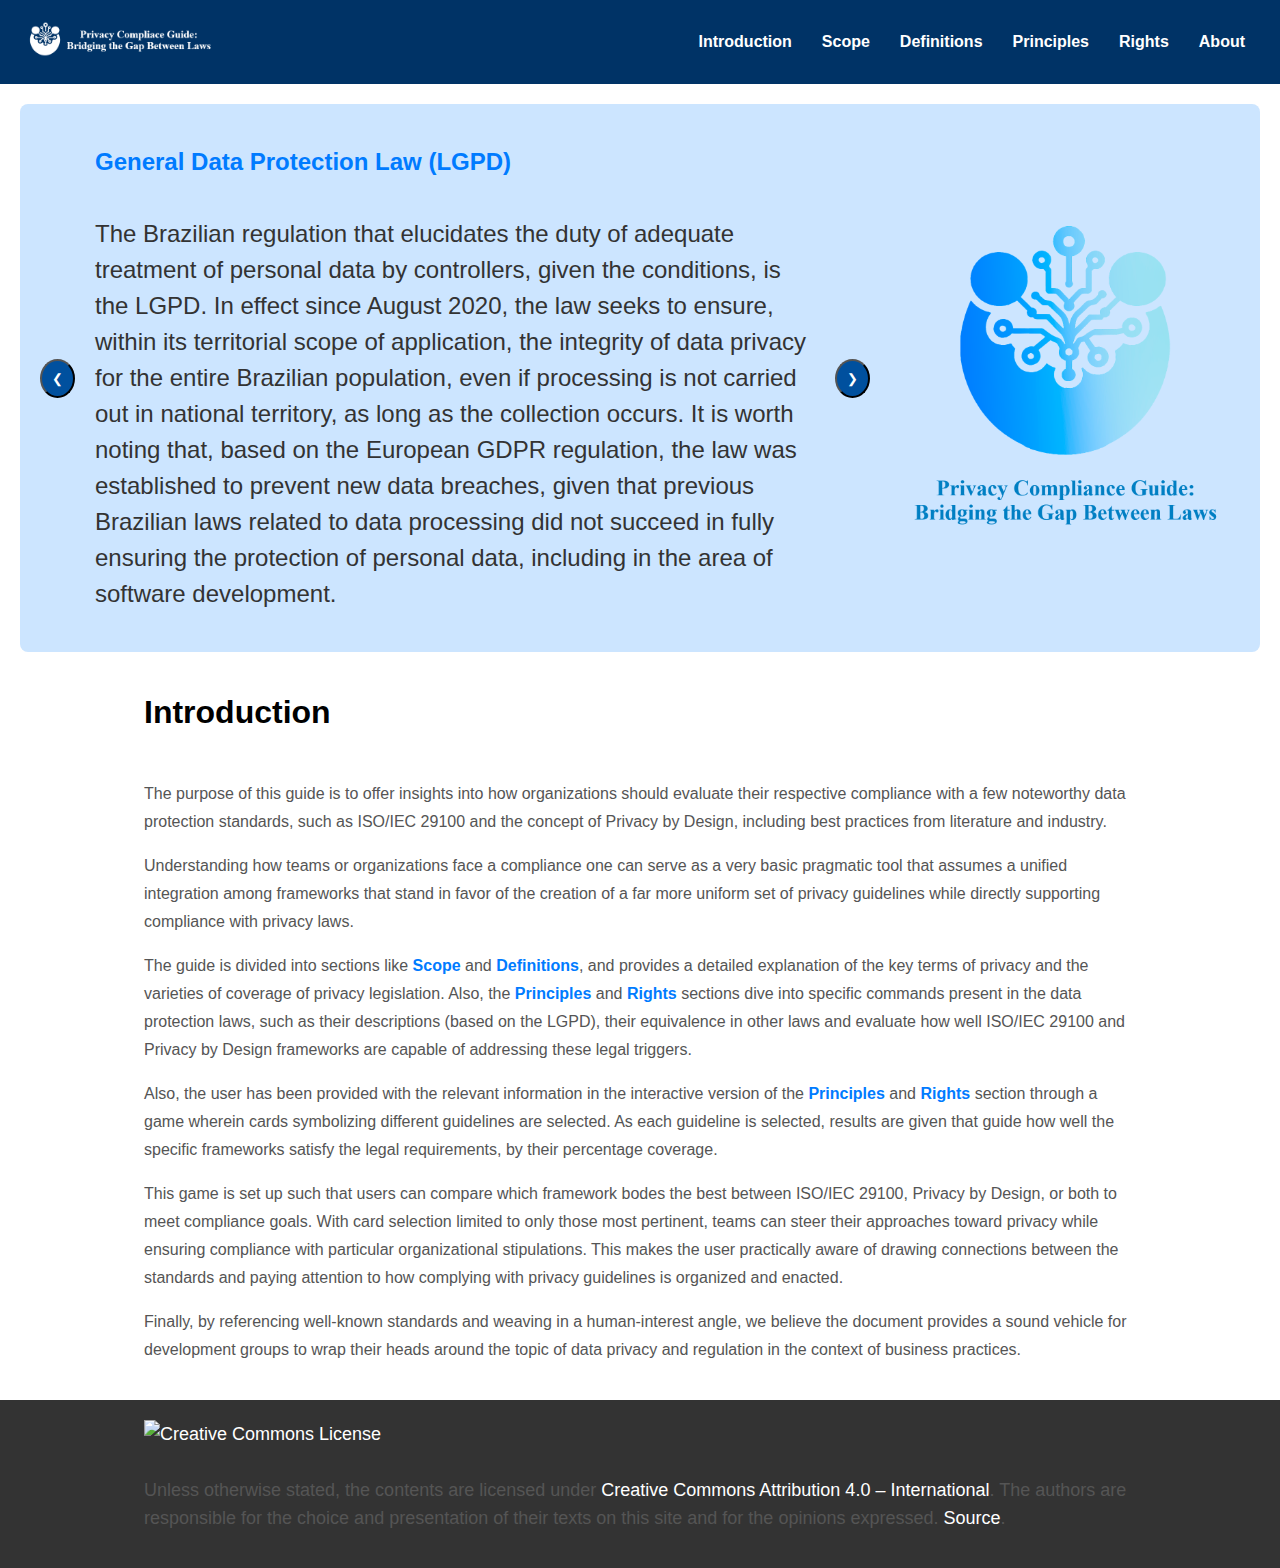
==== index.html @ 20cadcf9 "Update index.html" ====
<!DOCTYPE html>
<html lang="en">
<head>
    <meta charset="UTF-8">
    <meta name="viewport" content="width=device-width, initial-scale=1.0">
    <title>Privacy Compliance Guide</title>
    <link rel="stylesheet" href="styles.css">
	<link rel="shortcut icon" href="favicon.ico" />
</head>
<body>
    <header>
        <a href="index.html" class="nav-logo"> <img src="small_logo.png" alt="Logo" class="logo"> </a>
        <nav class="navbar">
			<a href="index.html">Introduction</a>
			<a href="scope.html">Scope</a>
			<a href="definitions.html">Definitions</a>
			<a href="principles.html">Principles</a>
			<a href="rights.html">Rights</a>
			<a href="about.html">About</a>
		</nav>
    </header>

    <main>
        <div class="carousel">
            <button id="prev" class="carousel-button">❮</button>
            <div class="carousel-text" id="carousel-text"></div>
            <button id="next" class="carousel-button">❯</button>
            <a href="about.html" class="nav-logo"> <img src="logo.png" alt="Logo Maior" class="large-logo"> </a>
        </div>

        <section class="introduction">
            <h2 class="intro-title" id="introduction">Introduction</h2>
            <p class="intro-paragraph">
            <p>The purpose of this guide is to offer insights into how organizations should evaluate their respective compliance with a few noteworthy data protection standards, such as ISO/IEC 29100 and the concept of Privacy by Design, including best practices from literature and industry.</p>
            <p>Understanding how teams or organizations face a compliance one can serve as a very basic pragmatic tool that assumes a unified integration among frameworks that stand in favor of the creation of a far more uniform set of privacy guidelines while directly supporting compliance with privacy laws.</p>
            <p>The guide is divided into sections like <strong>Scope</strong> and <strong>Definitions</strong>, and provides a detailed explanation of the key terms of privacy and the varieties of coverage of privacy legislation. Also, the <strong>Principles</strong> and <strong>Rights</strong> sections dive into specific commands present in the data protection laws, such as their descriptions (based on the LGPD), their equivalence in other laws and evaluate how well ISO/IEC 29100 and Privacy by Design frameworks are capable of addressing these legal triggers.</p>
            <p>Also, the user has been provided with the relevant information in the interactive version of the <strong>Principles</strong> and <strong>Rights</strong> section through a game wherein cards symbolizing different guidelines are selected. As each guideline is selected, results are given that guide how well the specific frameworks satisfy the legal requirements, by their percentage coverage.</p>
            <p>This game is set up such that users can compare which framework bodes the best between ISO/IEC 29100, Privacy by Design, or both to meet compliance goals. With card selection limited to only those most pertinent, teams can steer their approaches toward privacy while ensuring compliance with particular organizational stipulations. This makes the user practically aware of drawing connections between the standards and paying attention to how complying with privacy guidelines is organized and enacted.</p>
            <p>Finally, by referencing well-known standards and weaving in a human-interest angle, we believe the document provides a sound vehicle for development groups to wrap their heads around the topic of data privacy and regulation in the context of business practices.</p>
        </section>
    </main>

    <footer class="footer">
        <p>
            <a href="http://creativecommons.org/licenses/by/4.0/" rel="license">
                <img style="border-width: 0;" src="https://i.creativecommons.org/l/by/4.0/80x15.png" alt="Creative Commons License" /><br />
            </a><br />
            Unless otherwise stated, the contents are licensed under
            <a href="http://creativecommons.org/licenses/by/4.0/" rel="license">Creative Commons Attribution 4.0 &#8211; International</a>. 
            The authors are responsible for the choice and presentation of their texts on this site and for the opinions expressed. 
            <a class="link" href="https://github.com/xDalle/5L2FGuide">Source</a>.
        </p>
    </footer>

    <script>
        const texts = [
            "<strong>General Data Protection Law (LGPD)</strong><br><br>The Brazilian regulation that elucidates the duty of adequate treatment of personal data by controllers, given the conditions, is the LGPD. In effect since August 2020, the law seeks to ensure, within its territorial scope of application, the integrity of data privacy for the entire Brazilian population, even if processing is not carried out in national territory, as long as the collection occurs. It is worth noting that, based on the European GDPR regulation, the law was established to prevent new data breaches, given that previous Brazilian laws related to data processing did not succeed in fully ensuring the protection of personal data, including in the area of software development.",
            "<strong>General Data Protection Regulation (GDPR)</strong><br><br>The GDPR arises from the need to prevent the increasing violation of personal data in the digital age, given the abrupt change in the context of privacy. Moreover, in force since May 2018, the regulation establishes a series of rules aimed at protecting the data of citizens residing in the European Union (EU) to prevent such data breaches. Furthermore, the GDPR is not limited to data processing within the EU territory but applies to any activity related to personal data as long as it belongs to residents, regardless of the country of origin where it is processed, with the application of administrative sanctions in case of violations.",
            "<strong>American Data Privacy and Protection Act (ADPPA)</strong><br><br>Regarding the United States of America (USA), the embryonic ADPPA was introduced in July 2022 as the first comprehensive data privacy bill in the country. Before the ADPPA, each state had the autonomy to designate privacy frameworks to be followed and state legislations, such as the California data privacy law, that is, the renowned CCPA. A significant difference compared to Brazilian and European laws is that American laws place a greater emphasis on corporate freedom, meaning there is a stronger focus on business interests than on individual rights.",
            "<strong>Australian Privacy Act</strong><br><br>Older than many, the Australian Privacy Act-1988-now imposes numerous amendments since its inception, making the interpretation and implementation somewhat complicated in a contemporary technical setting. The law was written at a time when hardly any ceasefire was attended to developing privacy concerns against digitalization, thus, requiring its constant modernizing all the way to this day by updates and amendments. The amendments are no less than one hundred and during the decades have found their ways into varied legislative updates, making the holistic investigation so an arduous task requiring diligent inquiry. ",
            "<strong>California Consumer Privacy Act (CCPA)</strong><br><br>As previously mentioned, the CCPA is a data protection law that predates the ADPPA, covering only the state of California. While it also has a similar focus on corporate freedom—as does its successor—it still has a more limited scope, applying only to specific organizations in California. It is important to be familiar with it, as, like the ADPPA, it does not have an explicit section on principles and can help in better understanding the scope and implicit principles.",
            "<strong>Privacy by Design (PbD)</strong><br><br>Proposed by Ann Cavoukian in 2009, stands out as all the principles of existing legislations—discussed globally—are correlated with the principles of PbD itself. Thus, it is based on seven fundamental principles, which are used globally and facilitate the application of privacy and data protection, especially during software design. In this way, these PbD schemes are often used in conjunction with local legislations, and moreover, some laws explicitly include PbD in their articles, such as the GDPR. This means that, in certain legislations, PbD is legally required to achieve compliance and, consequently, the privacy of personal data.",
            "<strong>ISO/IEC 29100</strong><br><br>In 2011, the ISO/IEC Information Technology Task Force established privacy principles that, like PbD, are directly related to the principles and legal bases of the privacy legislations. This means that, in addition to reinforcing the parameters of the law, the framework can complement guidelines that are abundant in one piece of legislation but scarce in another. Thus, ISO/IEC 29100—updated in 2020 for Brazilian standards—addresses principles based on the definition of Personally Identifiable Information (PII) or merely Personal Data (DP), which refers to personal information capable of identifying an individual. Therefore, the scope covered by the framework is as comprehensive as the legislations, applying to natural persons or any organizations involved in the processing of personal data, ranging from specification to development and subsequent maintenance."
        ];

        let currentIndex = 0;

        function updateCarousel() {
            const carouselTextElement = document.getElementById('carousel-text');
            carouselTextElement.innerHTML = texts[currentIndex];
        }

        function nextText() {
            currentIndex = (currentIndex + 1) % texts.length;
            updateCarousel();
        }

        function prevText() {
            currentIndex = (currentIndex - 1 + texts.length) % texts.length;
            updateCarousel();
        }

        document.getElementById('next').addEventListener('click', nextText);
        document.getElementById('prev').addEventListener('click', prevText);

        //setInterval(nextText, 3000); 
        updateCarousel();
    </script>
</body>
</html>
---- styles.css ----
body {
    font-family: Arial, sans-serif; /* Example font family */
    font-size: 16px; /* Set the base font size */
    line-height: 1.5; /* Line height for better readability */
    color: #333; /* Text color */
	margin: 0; /* Remove default body margin */
}

main p {
    font-size: inherit; /* Inherit the base font size */
    width: 80%; 
}

h2 {
    color: #333;
    text-align: center;
    margin-bottom: 20px;
}

p {
    line-height: 1.6;
    margin-bottom: 15px;
    color: #555;
}

ol {
    margin: 15px 0;
}

ol li {
    margin-bottom: 10px;
}

ul {
    list-style-type: disc; /* Changes bullet style to a disc */
    padding-left: 20px; /* Indentation for bullet points */
}

strong {
    color: #007BFF; /* Bootstrap Primary Color */
}

header {
    display: flex;
    justify-content: space-between;
    align-items: center;
    background-color: #003366; /* Azul escuro */
    padding: 10px 20px;
    color: white;
}

.logo {
    height: 50px;
}

nav ul {
    list-style-type: none;
    margin: 0;
    padding: 0;
    display: flex;
}

nav ul li {
    margin: 0 15px;
}

nav ul li a {
    color: white;
    text-decoration: none;
}

.navbar {
    display: flex;
    justify-content: space-around;
    background-color: #003366; /* Background color for the navbar */
    padding: 10px 0;
	font-weight: bold;
}

.navbar a {
    color: white; /* Text color */
    text-decoration: none; /* Remove underline */
    padding: 10px 15px; /* Padding for spacing */
    transition: all 0.3s ease; /* Smooth transition */
}

.navbar a:hover {
    font-weight: bold; /* Make text bold on hover */
    background-color: #00509e; /* Background color on hover */
    border-radius: 5px; /* Optional: rounded corners */
}

.nav__logo {
    text-align: center;
}

.carousel {
    display: flex;
    align-items: center;
    justify-content: flex-start; /* Distribui os elementos para as extremidades */
    margin: 20px; 
	background-color: #cce5ff; /* Cor de fundo do carrossel (tom claro de azul) */
    padding: 20px; /* Espaçamento interno para deixar mais bonito */
    border-radius: 8px; /* Bordas arredondadas, opcional */
}

.carousel-text {
    width: 80%;
    font-size: 24px;
    padding: 20px;
    text-align: left; /* Alinha o texto à esquerda */
    margin: 0 auto; /* Centers the carousel text within its container */
}

.carousel-button {
    background-color: #00509e;
    color: white;
    padding: 10px;
    border-radius: 50%;
    transition: background-color 0.3s ease;
}

.carousel-button:hover {
    background-color: #007bff;
}

.large-logo {
    height: 350px; /* Aumenta a altura da logo maior */
    margin-left: 20px;
}

.introduction {
    padding: 20px;
}

.scope {
    padding: 20px;
}

.intro-title {
    font-style: normal;
    font-weight: bold;
    font-size: 32px;
    line-height: 40px;
    color: #000000;
    padding-bottom: 32px;
    text-align: start; /* Centers the text */
    width: 80%;
    margin: 0 auto; /* Centers the element horizontally */
}
  
.intro-paragraph, p, li {
    font-size: 18px;
    line-height: 28px;
    padding-bottom: 16px;
    text-align: start; /* Centers the text */
    width: 80%;
    margin: 0 auto; /* Centers the element horizontally */
}

.scope-text {
    width: 80%;
    font-size: 24px;
    padding: 20px;
    text-align: center; /* Alinha o texto à esquerda */
    margin: 0 auto; /* Centers the carousel text within its container */
}

.scope-title {
    font-size: 1.5em; /* Scope titles size */
    margin-top: 20px; /* Space above the title */
    margin-bottom: 10px; /* Space below the title */
    color: #333; /* Title color */
}

.item-title {
    font-size: 1.0em; /* Scope titles size */
    margin-top: 20px; /* Space above the title */
    margin-bottom: 10px; /* Space below the title */
}

.item-title2 {
    list-style-type: "-"; /* Changes bullet style to a disc */
    padding-left: 20px; /* Indentation for bullet points */
}

#cards-container {
    display: flex; /* Usar flexbox para dispor os cartões lado a lado */
    flex-wrap: wrap; /* Permitir que os cartões quebrem para a próxima linha */
    justify-content: center; /* Centraliza os cartões */
    margin: 20px; /* Espaçamento externo do contêiner */
    gap: 20px;
    grid-template-columns: repeat(auto-fill, minmax(300px, 1fr)); /* Responsive columns */
}

#results {
    display: flex;
    flex-direction: column; /* Stack items vertically */
    align-items: center; /* Center items horizontally */
    margin-top: 20px; /* Adds space between cards and results */
}

.card {
    border: 1px solid #ccc; /* Existing border */
    border-radius: 8px; /* Slightly increase radius for rounded corners */
    padding: 20px; 
    margin: 10px; 
    cursor: pointer; 
    transition: background-color 0.3s, transform 0.3s; /* Added transform transition */
    display: flex; 
    flex-direction: column; 
    justify-content: center; 
    align-items: center; 
    color: #333; /* Dark text color */
    font-weight: bold; /* Bold text for emphasis */
    text-align: center; /* Center the text */
    width: calc(20% - 20px);
    box-shadow: 0 4px 10px rgba(0, 0, 0, 0.1); /* Shadow effect */  
    padding: 30px; /* Increased padding for more space */
    background: linear-gradient(135deg, #f0f8ff, #e6f7ff); /* Light blue gradient */
}

.select-info {
    font-size: 24px; 
    color: #ffffff; 
    text-align: center; 
    margin-top: 20px; 
    font-family: 'Arial', sans-serif; 
    background-color: #4A90E2; 
    padding: 20px;
    margin-bottom: 40px;
    border-radius: 10px;
    box-shadow: 0 4px 8px rgba(0, 0, 0, 0.1);
    background: linear-gradient(135deg, #f0f8ff, #e6f7ff); /* Light blue gradient */
}

@media (max-width: 600px) {
    .card {
        width: 100%; /* Full width on smaller screens */
        height: auto; /* Automatic height */
    }
}

.card:hover {
    transform: translateY(-5px); /* Slightly lift the card on hover */
    transform: scale(1.05); /* Slightly enlarge on hover */
}

.card.selected {
    background: #007bff; /* Cor de fundo ao selecionar */
    color: white; /* Cor do texto ao selecionar */
    box-shadow: 0 6px 15px rgba(0, 123, 255, 0.4); /* Shadow effect on selection */
}

.card-title {
    color: #007bff; /* A bright blue tone for "Principle 1" */
    font-size: 30px; /* Adjust font size as needed */
    font-weight: bold; /* Bold for emphasis */
}

.card-subtitle {
    color: #0056b3; /* A darker blue tone for the subtitle */
    font-size: 18px; /* Slightly smaller than title */
}

.card-text {
    color: #003f7f; /* A consistent blue tone for other text */
    font-size: 16px; /* Regular text size */
    margin: 5px 0; /* Space between lines */
}

.card.selected .card-title,
.card.selected .card-subtitle,
.card.selected .card-text {
    color: white; /* Change text color to white when selected */
}

.large-logo {
    transition: transform 0.5s ease;
}

.large-logo:hover {
    transform: scale(1.05);
}

.centered-container {
    display: flex;
    flex-direction: column; /* Stack items vertically */
    align-items: center; /* Center items horizontally */
    margin-bottom: 20px; /* Add some space below */
}

.assert-button {
    background-color: #28a745; /* Green background */
    color: white; /* Text color */
    border: none; /* Remove border */
    padding: 10px 20px; /* Padding */
    border-radius: 5px; /* Rounded corners */
    cursor: pointer; /* Pointer cursor */
    font-size: 16px; /* Font size */
}

.play-again-button {
    background-color: #ffae00; /* Blue background */
    color: white; /* Text color */
    border: none; /* Remove border */
    padding: 10px 20px; /* Padding */
    border-radius: 5px; /* Rounded corners */
    cursor: pointer; /* Pointer cursor */
    font-size: 16px; /* Font size */
    display: none; /* Initially hidden */
    margin-top: 40px;
}

.footer {
    background-color: #333; /* Dark background for contrast */
    color: white;           /* White text for all content */
    padding: 20px;         /* Padding around the content */
    text-align: center;     /* Center align the text */
}

.footer a {
    color: white;           /* Make links white */
    text-decoration: none;  /* Remove underline from links */
}

.footer a:hover {
    text-decoration: underline; /* Underline links on hover for visibility */
}
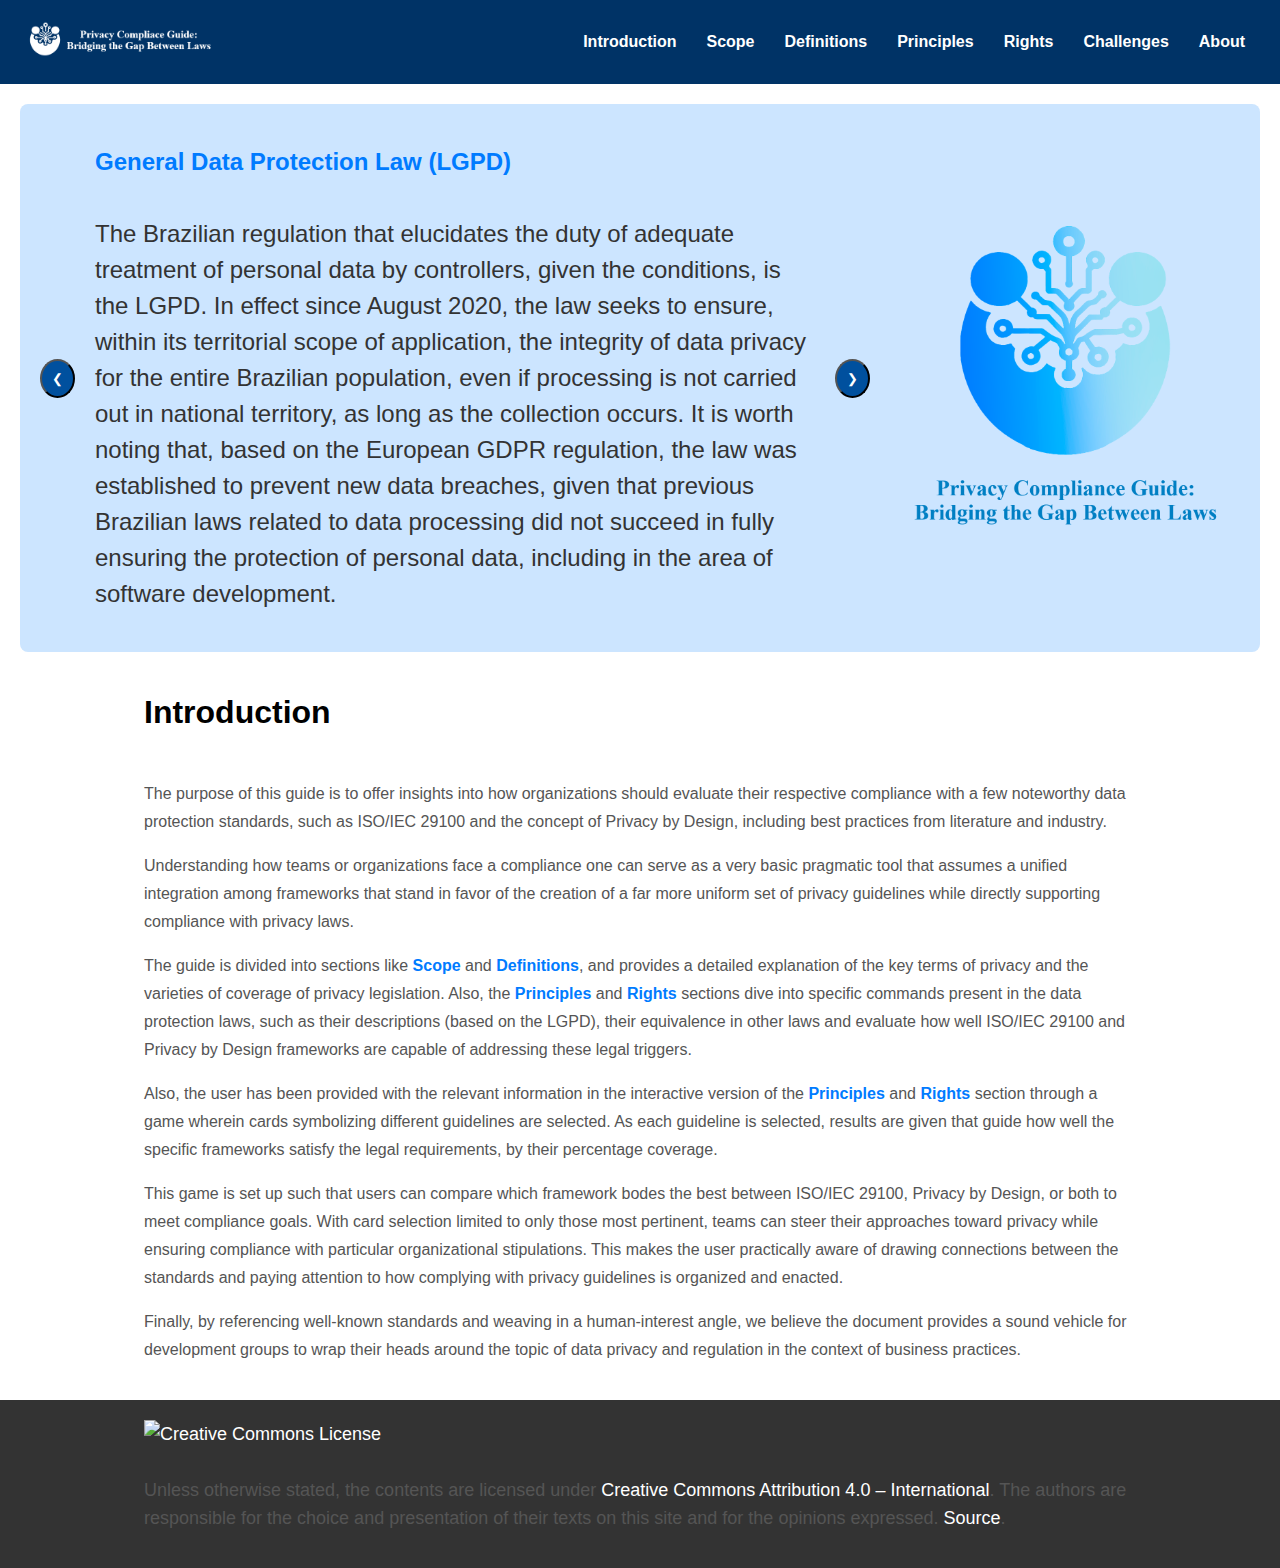
==== commit 5030f9bc: "Add files via upload" ====
--- a/index.html
+++ b/index.html
@@ -16,6 +16,7 @@
 			<a href="definitions.html">Definitions</a>
 			<a href="principles.html">Principles</a>
 			<a href="rights.html">Rights</a>
+            <a href="challenges.html">Challenges</a>
 			<a href="about.html">About</a>
 		</nav>
     </header>
@@ -87,4 +88,4 @@
         updateCarousel();
     </script>
 </body>
-</html>
+</html>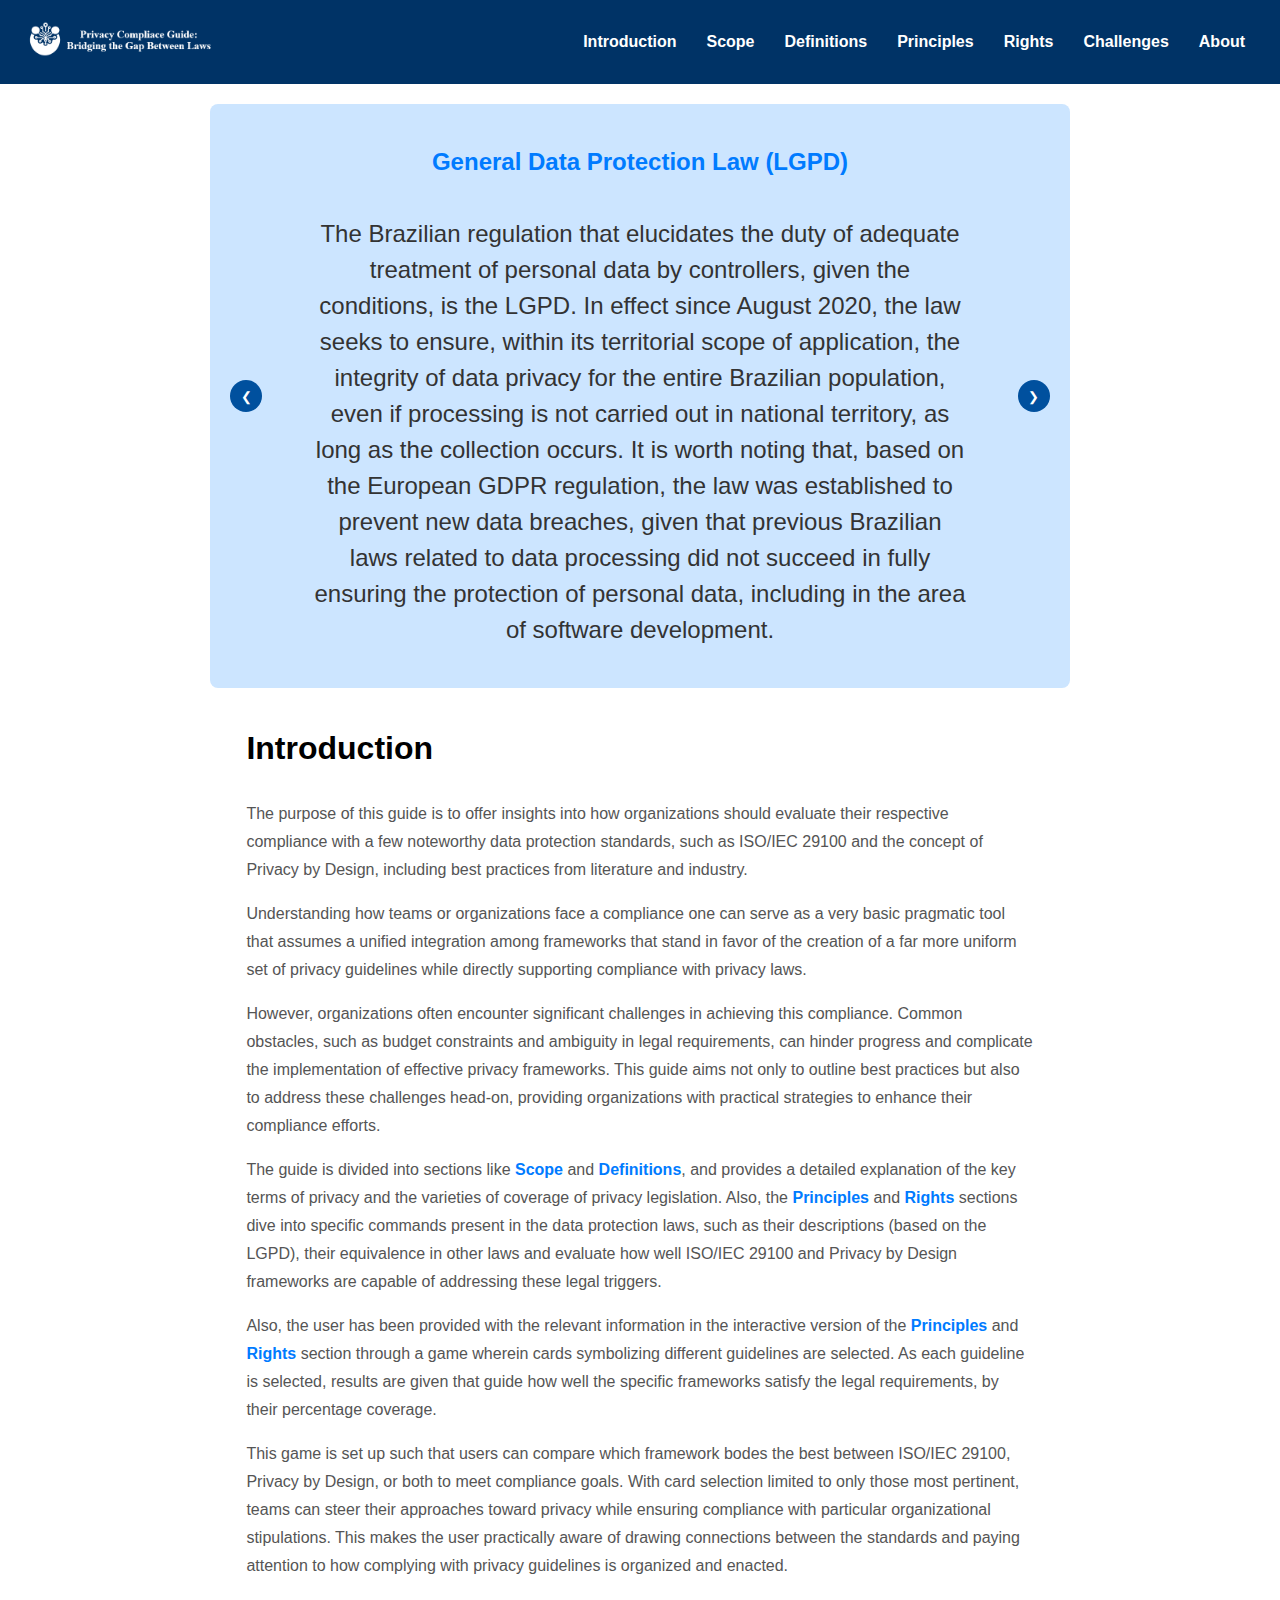
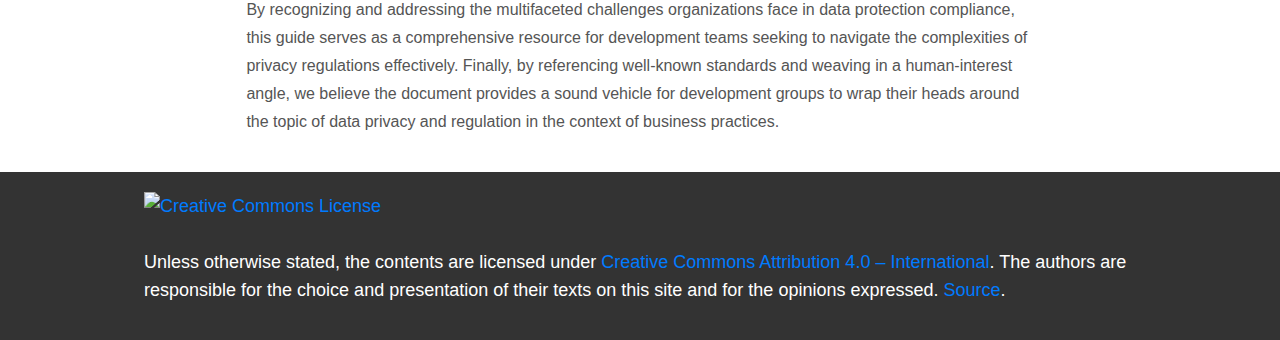
==== commit 5248ffe1: "Add files via upload" ====
--- a/index.html
+++ b/index.html
@@ -23,10 +23,12 @@
 
     <main>
         <div class="carousel">
-            <button id="prev" class="carousel-button">❮</button>
-            <div class="carousel-text" id="carousel-text"></div>
-            <button id="next" class="carousel-button">❯</button>
-            <a href="about.html" class="nav-logo"> <img src="logo.png" alt="Logo Maior" class="large-logo"> </a>
+            <div class="carousel-content">
+                <button id="prev" class="carousel-button">❮</button>
+                <div class="carousel-text" id="carousel-text"></div>
+                <button id="next" class="carousel-button">❯</button>
+                <!-- <a href="about.html" class="nav-logo"> <img src="logo.png" alt="Logo Maior" class="large-logo"> </a> -->
+             </div>
         </div>
 
         <section class="introduction">
@@ -34,10 +36,11 @@
             <p class="intro-paragraph">
             <p>The purpose of this guide is to offer insights into how organizations should evaluate their respective compliance with a few noteworthy data protection standards, such as ISO/IEC 29100 and the concept of Privacy by Design, including best practices from literature and industry.</p>
             <p>Understanding how teams or organizations face a compliance one can serve as a very basic pragmatic tool that assumes a unified integration among frameworks that stand in favor of the creation of a far more uniform set of privacy guidelines while directly supporting compliance with privacy laws.</p>
+            <p>However, organizations often encounter significant challenges in achieving this compliance. Common obstacles, such as budget constraints and ambiguity in legal requirements, can hinder progress and complicate the implementation of effective privacy frameworks. This guide aims not only to outline best practices but also to address these challenges head-on, providing organizations with practical strategies to enhance their compliance efforts.</p>
             <p>The guide is divided into sections like <strong>Scope</strong> and <strong>Definitions</strong>, and provides a detailed explanation of the key terms of privacy and the varieties of coverage of privacy legislation. Also, the <strong>Principles</strong> and <strong>Rights</strong> sections dive into specific commands present in the data protection laws, such as their descriptions (based on the LGPD), their equivalence in other laws and evaluate how well ISO/IEC 29100 and Privacy by Design frameworks are capable of addressing these legal triggers.</p>
             <p>Also, the user has been provided with the relevant information in the interactive version of the <strong>Principles</strong> and <strong>Rights</strong> section through a game wherein cards symbolizing different guidelines are selected. As each guideline is selected, results are given that guide how well the specific frameworks satisfy the legal requirements, by their percentage coverage.</p>
             <p>This game is set up such that users can compare which framework bodes the best between ISO/IEC 29100, Privacy by Design, or both to meet compliance goals. With card selection limited to only those most pertinent, teams can steer their approaches toward privacy while ensuring compliance with particular organizational stipulations. This makes the user practically aware of drawing connections between the standards and paying attention to how complying with privacy guidelines is organized and enacted.</p>
-            <p>Finally, by referencing well-known standards and weaving in a human-interest angle, we believe the document provides a sound vehicle for development groups to wrap their heads around the topic of data privacy and regulation in the context of business practices.</p>
+            <p>By recognizing and addressing the multifaceted challenges organizations face in data protection compliance, this guide serves as a comprehensive resource for development teams seeking to navigate the complexities of privacy regulations effectively. Finally, by referencing well-known standards and weaving in a human-interest angle, we believe the document provides a sound vehicle for development groups to wrap their heads around the topic of data privacy and regulation in the context of business practices.</p>
         </section>
     </main>
 
--- a/styles.css
+++ b/styles.css
@@ -1,25 +1,29 @@
 body {
-    font-family: Arial, sans-serif; /* Example font family */
-    font-size: 16px; /* Set the base font size */
-    line-height: 1.5; /* Line height for better readability */
-    color: #333; /* Text color */
-	margin: 0; /* Remove default body margin */
+    margin: 0 auto;
+    font-family: Arial, sans-serif;
+    font-size: 16px;
+    line-height: 1.5;
+    color: #333;
+}
+
+main {
+    width: 80%;
+    margin: 0 auto;
 }
 
 main p {
-    font-size: inherit; /* Inherit the base font size */
-    width: 80%; 
+    font-size: inherit;
 }
 
 h2 {
-    color: #333;
-    text-align: center;
     margin-bottom: 20px;
+    color: #333;
+    text-align: center;
 }
 
 p {
+    margin-bottom: 15px;
     line-height: 1.6;
-    margin-bottom: 15px;
     color: #555;
 }
 
@@ -32,20 +36,20 @@
 }
 
 ul {
-    list-style-type: disc; /* Changes bullet style to a disc */
-    padding-left: 20px; /* Indentation for bullet points */
+    padding-left: 20px;
+    list-style-type: disc;
 }
 
 strong {
-    color: #007BFF; /* Bootstrap Primary Color */
+    color: #007BFF;
 }
 
 header {
     display: flex;
-    justify-content: space-between;
-    align-items: center;
-    background-color: #003366; /* Azul escuro */
     padding: 10px 20px;
+    justify-content: space-between;
+    align-items: center;
+    background-color: #003366;
     color: white;
 }
 
@@ -54,10 +58,10 @@
 }
 
 nav ul {
+    display: flex;
+    padding: 0;
+    margin: 0 auto;
     list-style-type: none;
-    margin: 0;
-    padding: 0;
-    display: flex;
 }
 
 nav ul li {
@@ -71,23 +75,23 @@
 
 .navbar {
     display: flex;
-    justify-content: space-around;
-    background-color: #003366; /* Background color for the navbar */
     padding: 10px 0;
+    justify-content: space-between;
+    background-color: #003366;
 	font-weight: bold;
 }
 
 .navbar a {
-    color: white; /* Text color */
-    text-decoration: none; /* Remove underline */
-    padding: 10px 15px; /* Padding for spacing */
-    transition: all 0.3s ease; /* Smooth transition */
+    padding: 10px 15px;
+    color: white;
+    text-decoration: none;
+    transition: all 0.3s ease;
 }
 
 .navbar a:hover {
-    font-weight: bold; /* Make text bold on hover */
-    background-color: #00509e; /* Background color on hover */
-    border-radius: 5px; /* Optional: rounded corners */
+    border-radius: 5px;
+    font-weight: bold;
+    background-color: #00509e;
 }
 
 .nav__logo {
@@ -96,28 +100,39 @@
 
 .carousel {
     display: flex;
-    align-items: center;
-    justify-content: flex-start; /* Distribui os elementos para as extremidades */
-    margin: 20px; 
-	background-color: #cce5ff; /* Cor de fundo do carrossel (tom claro de azul) */
-    padding: 20px; /* Espaçamento interno para deixar mais bonito */
-    border-radius: 8px; /* Bordas arredondadas, opcional */
+    width: 80%;
+    margin: 20px auto; 
+    padding: 20px;
+    border-radius: 8px;
+    min-height: 440px;
+    align-items: center;
+    background-color: #cce5ff;
+}
+
+.carousel-content {
+    display: flex;
+    align-items: center;
+    margin: 0 auto;
+    justify-content: space-between;
 }
 
 .carousel-text {
     width: 80%;
     font-size: 24px;
     padding: 20px;
-    text-align: left; /* Alinha o texto à esquerda */
-    margin: 0 auto; /* Centers the carousel text within its container */
+    text-align: center;
+    margin: 0 auto;
 }
 
 .carousel-button {
     background-color: #00509e;
     color: white;
-    padding: 10px;
     border-radius: 50%;
+    border: none;
     transition: background-color 0.3s ease;
+    width: 32px;
+    height: 32px;
+    cursor: pointer;
 }
 
 .carousel-button:hover {
@@ -125,7 +140,7 @@
 }
 
 .large-logo {
-    height: 350px; /* Aumenta a altura da logo maior */
+    height: 350px;
     margin-left: 20px;
 }
 
@@ -143,136 +158,131 @@
     font-size: 32px;
     line-height: 40px;
     color: #000000;
-    padding-bottom: 32px;
-    text-align: start; /* Centers the text */
-    width: 80%;
-    margin: 0 auto; /* Centers the element horizontally */
+    padding-bottom: 16px;
+    text-align: start;
+    width: 80%;
+    margin: 0 auto;
 }
   
 .intro-paragraph, p, li {
     font-size: 18px;
     line-height: 28px;
     padding-bottom: 16px;
-    text-align: start; /* Centers the text */
-    width: 80%;
-    margin: 0 auto; /* Centers the element horizontally */
+    text-align: start;
+    width: 80%;
+    margin: 0 auto;
 }
 
 .scope-text {
     width: 80%;
     font-size: 24px;
     padding: 20px;
-    text-align: center; /* Alinha o texto à esquerda */
-    margin: 0 auto; /* Centers the carousel text within its container */
+    text-align: center;
+    margin: 0 auto;
 }
 
 .scope-title {
-    font-size: 1.5em; /* Scope titles size */
-    margin-top: 20px; /* Space above the title */
-    margin-bottom: 10px; /* Space below the title */
-    color: #333; /* Title color */
+    font-size: 1.5em;
+    margin-top: 20px;
+    margin-bottom: 10px;
+    color: #333;
 }
 
 .item-title {
-    font-size: 1.0em; /* Scope titles size */
-    margin-top: 20px; /* Space above the title */
-    margin-bottom: 10px; /* Space below the title */
+    font-size: 1.0em;
+    margin-top: 40px;
+    margin-bottom: 10px;
 }
 
 .item-title2 {
-    list-style-type: "-"; /* Changes bullet style to a disc */
-    padding-left: 20px; /* Indentation for bullet points */
+    list-style-type: "-";
+    padding-left: 20px;
 }
 
 #cards-container {
-    display: flex; /* Usar flexbox para dispor os cartões lado a lado */
-    flex-wrap: wrap; /* Permitir que os cartões quebrem para a próxima linha */
-    justify-content: center; /* Centraliza os cartões */
-    margin: 20px; /* Espaçamento externo do contêiner */
-    gap: 20px;
-    grid-template-columns: repeat(auto-fill, minmax(300px, 1fr)); /* Responsive columns */
+    display: grid;
+    grid-template-columns: repeat(auto-fit, minmax(450px, 1fr));
+    gap: 10px;
+    /* display: flex;
+    flex-wrap: wrap;
+    justify-content: space-between;
+    gap: 20px; */
 }
 
 #results {
     display: flex;
-    flex-direction: column; /* Stack items vertically */
-    align-items: center; /* Center items horizontally */
-    margin-top: 20px; /* Adds space between cards and results */
+    flex-direction: column;
+    align-items: center;
+    margin-top: 20px;
 }
 
 .card {
-    border: 1px solid #ccc; /* Existing border */
-    border-radius: 8px; /* Slightly increase radius for rounded corners */
+    border: 1px solid #ccc;
+    border-radius: 8px;
     padding: 20px; 
     margin: 10px; 
     cursor: pointer; 
-    transition: background-color 0.3s, transform 0.3s; /* Added transform transition */
+    transition: background-color 0.3s, transform 0.3s;
     display: flex; 
     flex-direction: column; 
     justify-content: center; 
     align-items: center; 
-    color: #333; /* Dark text color */
-    font-weight: bold; /* Bold text for emphasis */
-    text-align: center; /* Center the text */
-    width: calc(20% - 20px);
-    box-shadow: 0 4px 10px rgba(0, 0, 0, 0.1); /* Shadow effect */  
-    padding: 30px; /* Increased padding for more space */
-    background: linear-gradient(135deg, #f0f8ff, #e6f7ff); /* Light blue gradient */
+    color: #333;
+    font-weight: bold;
+    text-align: center;
+    /* width: calc(18% - 20px); */
+    box-shadow: 0 4px 10px rgba(0, 0, 0, 0.1);
+    padding: 30px;
+    background: linear-gradient(135deg, #f0f8ff, #e6f7ff);
 }
 
 .select-info {
     font-size: 24px; 
-    color: #ffffff; 
     text-align: center; 
-    margin-top: 20px; 
     font-family: 'Arial', sans-serif; 
-    background-color: #4A90E2; 
-    padding: 20px;
-    margin-bottom: 40px;
-    border-radius: 10px;
-    box-shadow: 0 4px 8px rgba(0, 0, 0, 0.1);
-    background: linear-gradient(135deg, #f0f8ff, #e6f7ff); /* Light blue gradient */
 }
 
 @media (max-width: 600px) {
     .card {
-        width: 100%; /* Full width on smaller screens */
-        height: auto; /* Automatic height */
+        width: 100%;
+        height: auto;
     }
 }
 
 .card:hover {
-    transform: translateY(-5px); /* Slightly lift the card on hover */
-    transform: scale(1.05); /* Slightly enlarge on hover */
+    transform: translateY(-5px);
+    transform: scale(1.05);
 }
 
 .card.selected {
-    background: #007bff; /* Cor de fundo ao selecionar */
-    color: white; /* Cor do texto ao selecionar */
-    box-shadow: 0 6px 15px rgba(0, 123, 255, 0.4); /* Shadow effect on selection */
+    background: #007bff;
+    color: white;
+    box-shadow: 0 6px 15px rgba(0, 123, 255, 0.4);
 }
 
 .card-title {
-    color: #007bff; /* A bright blue tone for "Principle 1" */
-    font-size: 30px; /* Adjust font size as needed */
-    font-weight: bold; /* Bold for emphasis */
+    color: #007bff;
+    font-size: 30px;
+    font-weight: bold;
 }
 
 .card-subtitle {
-    color: #0056b3; /* A darker blue tone for the subtitle */
-    font-size: 18px; /* Slightly smaller than title */
+    color: #0056b3;
+    font-size: 18px;
+    margin: 20px 0;
+
 }
 
 .card-text {
-    color: #003f7f; /* A consistent blue tone for other text */
-    font-size: 16px; /* Regular text size */
-    margin: 5px 0; /* Space between lines */
+    color: #003f7f;
+    font-size: 16px;
+    margin: 20px 0;
 }
 
 .card.selected .card-title,
 .card.selected .card-subtitle,
 .card.selected .card-text {
-    color: white; /* Change text color to white when selected */
+    color: white;
 }
 
 .large-logo {
@@ -285,45 +295,89 @@
 
 .centered-container {
     display: flex;
-    flex-direction: column; /* Stack items vertically */
-    align-items: center; /* Center items horizontally */
-    margin-bottom: 20px; /* Add some space below */
+    flex-direction: row;
+    align-items: center;
+    justify-content: space-between;
+    margin-bottom: 20px;
+    margin-top: 20px;
 }
 
 .assert-button {
-    background-color: #28a745; /* Green background */
-    color: white; /* Text color */
-    border: none; /* Remove border */
-    padding: 10px 20px; /* Padding */
-    border-radius: 5px; /* Rounded corners */
-    cursor: pointer; /* Pointer cursor */
-    font-size: 16px; /* Font size */
+    background-color: #28a745;
+    color: white;
+    border: none;
+    padding: 10px 20px;
+    border-radius: 5px;
+    cursor: pointer;
+    font-size: 16px;
 }
 
 .play-again-button {
-    background-color: #ffae00; /* Blue background */
-    color: white; /* Text color */
-    border: none; /* Remove border */
-    padding: 10px 20px; /* Padding */
-    border-radius: 5px; /* Rounded corners */
-    cursor: pointer; /* Pointer cursor */
-    font-size: 16px; /* Font size */
-    display: none; /* Initially hidden */
-    margin-top: 40px;
+    background-color: #ffae00;
+    color: white;
+    border: none;
+    padding: 10px 20px;
+    border-radius: 5px;
+    cursor: pointer;
+    font-size: 16px;
+    display: none;
+}
+
+button.disabled {
+    background-color: gray;
+    cursor: not-allowed;
+}
+
+button.enabled {
+    background-color: #28a745;
+    cursor: pointer;
+}
+
+.results-container {
+    border: 1px solid #ccc;
+    padding: 20px;
+    border-radius: 8px;
+    background-color: #f9f9f9;
+    margin: 20px 0;
+    box-shadow: 0 2px 10px rgba(0, 0, 0, 0.1);
+}
+
+.results-container h3 {
+    color: #333;
+}
+
+.results-container p {
+    font-size: 16px;
+    color: #555;
+}
+
+.highlight {
+    font-weight: bold;
+    color: #2c3e50;
+}
+
+.principles-list {
+    margin: 10px 0;
+    padding: 5px;
+    background-color: #eafaf1;
+    border-radius: 4px;
 }
 
 .footer {
-    background-color: #333; /* Dark background for contrast */
-    color: white;           /* White text for all content */
-    padding: 20px;         /* Padding around the content */
-    text-align: center;     /* Center align the text */
+    background-color: #333;
+    padding: 20px;
+    text-align: center;
+}
+
+.footer p {
+    color: white !important; 
 }
 
 .footer a {
-    color: white;           /* Make links white */
-    text-decoration: none;  /* Remove underline from links */
+    color: #007BFF;
+    text-decoration: none;
 }
 
 .footer a:hover {
-    text-decoration: underline; /* Underline links on hover for visibility */
+    text-decoration: underline;
 }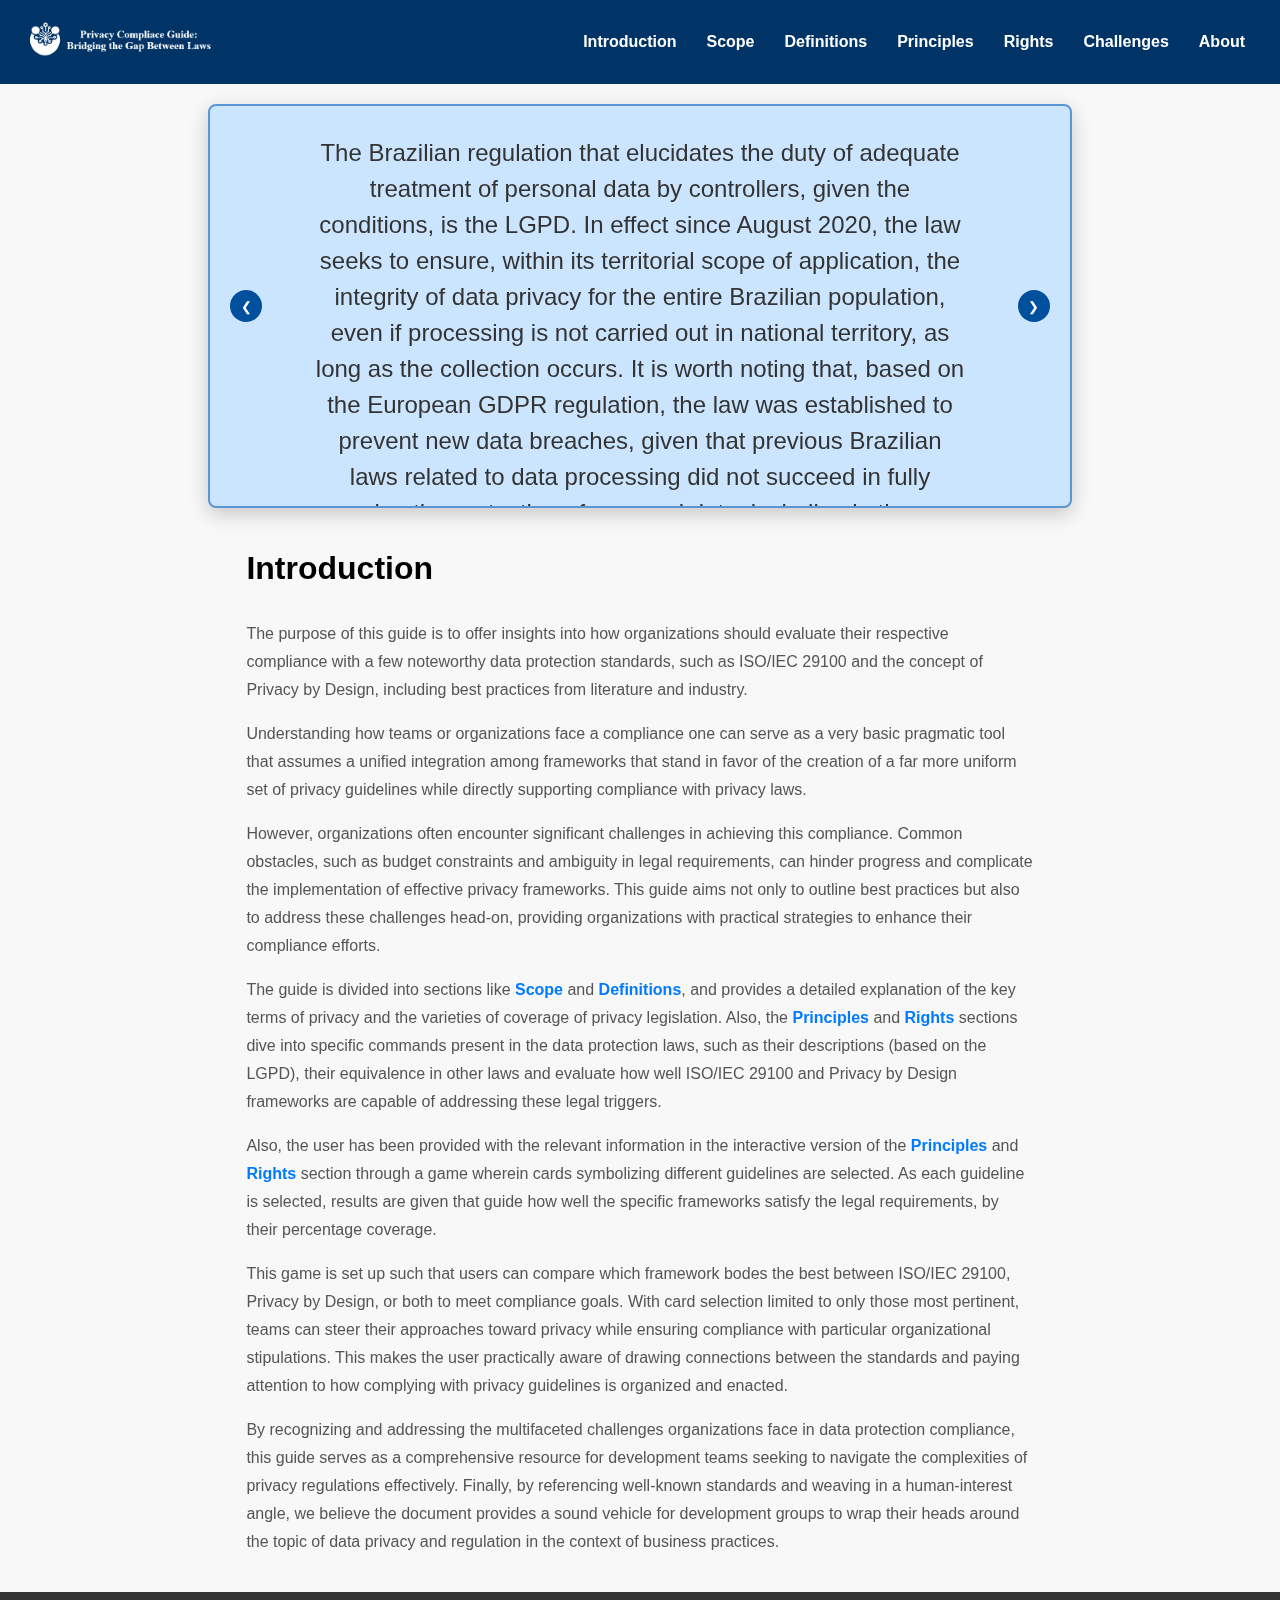
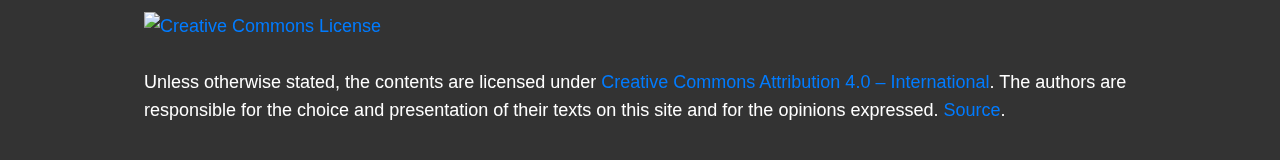
==== commit f9b49c7d: "Add files via upload" ====
--- a/index.html
+++ b/index.html
@@ -4,12 +4,12 @@
     <meta charset="UTF-8">
     <meta name="viewport" content="width=device-width, initial-scale=1.0">
     <title>Privacy Compliance Guide</title>
-    <link rel="stylesheet" href="styles.css">
-	<link rel="shortcut icon" href="favicon.ico" />
+    <link rel="stylesheet" href="assets/css/styles.css">
+	<link rel="shortcut icon" href="assets/img/favicon.ico" />
 </head>
 <body>
     <header>
-        <a href="index.html" class="nav-logo"> <img src="small_logo.png" alt="Logo" class="logo"> </a>
+        <a href="index.html" class="nav-logo"> <img src="assets/img/small_logo.png" alt="Logo" class="logo"> </a>
         <nav class="navbar">
 			<a href="index.html">Introduction</a>
 			<a href="scope.html">Scope</a>
@@ -27,7 +27,6 @@
                 <button id="prev" class="carousel-button">❮</button>
                 <div class="carousel-text" id="carousel-text"></div>
                 <button id="next" class="carousel-button">❯</button>
-                <!-- <a href="about.html" class="nav-logo"> <img src="logo.png" alt="Logo Maior" class="large-logo"> </a> -->
              </div>
         </div>
 
@@ -69,9 +68,21 @@
 
         let currentIndex = 0;
 
+        updateCarousel();
+
         function updateCarousel() {
             const carouselTextElement = document.getElementById('carousel-text');
-            carouselTextElement.innerHTML = texts[currentIndex];
+            
+            if (carouselTextElement.classList.contains('hidden')) {
+                carouselTextElement.classList.remove('hidden');
+            } else {
+                carouselTextElement.classList.add('hidden');
+
+                setTimeout(() => {
+                    carouselTextElement.innerHTML = texts[currentIndex];
+                    carouselTextElement.classList.remove('hidden');
+                }, 200);
+            }
         }
 
         function nextText() {
--- a/assets/css/styles.css
+++ b/assets/css/styles.css
@@ -0,0 +1,508 @@
+/* body {
+    margin: 0 auto;
+    font-family: Arial, sans-serif;
+    font-size: 16px;
+    line-height: 1.5;
+    color: #333;
+}
+
+main {
+    width: 80%;
+    margin: 0 auto;
+} */
+
+body {
+    position: relative;
+    margin: 0 auto;
+    font-family: Arial, sans-serif;
+    font-size: 16px;
+    line-height: 1.5;
+    color: #333;
+    background-color: rgb(248, 248, 248);
+}
+
+body::before {
+    content: '';
+    position: fixed;
+    top: 0;
+    left: 0;
+    right: 0;
+    bottom: 0;
+    background-image: url('bg.png');
+    background-size: cover;
+    background-position: center;
+    background-attachment: fixed;
+    opacity: 0.08;
+    z-index: -1;
+}
+
+main {
+    width: 80%;
+    margin: 0 auto;
+    position: relative;
+    z-index: 1;
+}
+
+main p {
+    font-size: inherit;
+}
+
+h2 {
+    margin-bottom: 20px;
+    color: #333;
+    text-align: center;
+}
+
+p {
+    margin-bottom: 15px;
+    line-height: 1.6;
+    color: #555;
+}
+
+ol {
+    margin: 15px 0;
+}
+
+ol li {
+    margin-bottom: 10px;
+}
+
+ul {
+    padding-left: 20px;
+    list-style-type: disc;
+}
+
+strong {
+    color: #007BFF;
+}
+
+header {
+    display: flex;
+    padding: 10px 20px;
+    justify-content: space-between;
+    align-items: center;
+    background-color: #003366;
+    color: white;
+}
+
+.logo {
+    height: 50px;
+}
+
+nav ul {
+    display: flex;
+    padding: 0;
+    margin: 0 auto;
+    list-style-type: none;
+}
+
+nav ul li {
+    margin: 0 15px;
+}
+
+nav ul li a {
+    color: white;
+    text-decoration: none;
+}
+
+.navbar {
+    display: flex;
+    padding: 10px 0;
+    justify-content: space-between;
+    background-color: #003366;
+	font-weight: bold;
+}
+
+.navbar a {
+    padding: 10px 15px;
+    color: white;
+    text-decoration: none;
+    transition: all 0.3s ease;
+}
+
+.navbar a:hover {
+    border-radius: 5px;
+    font-weight: bold;
+    background-color: #00509e;
+}
+
+.nav__logo {
+    text-align: center;
+}
+
+.carousel {
+    display: flex;
+    width: 80%;
+    margin: 20px auto; 
+    padding: 20px;
+    border-radius: 8px;
+    height: 40vh;
+    align-items: center;
+    background-color: #cce5ff;
+    opacity: 1;
+    border: 2px solid #5b96d4;
+    box-shadow: 0px 6px 20px rgba(0, 0, 0, 0.2);
+    grid-template-columns: repeat(auto-fit, minmax(450px, 1fr));
+    overflow: hidden;
+}
+
+.carousel-content {
+    display: flex;
+    align-items: center;
+    margin: 0 auto;
+    justify-content: space-between;
+}
+
+.carousel-text {
+    width: 80%;
+    font-size: 24px;
+    padding: 20px;
+    text-align: center;
+    margin: 0 auto;
+    opacity: 1;
+    transition: opacity 0.5s ease;
+}
+
+.carousel-text strong {
+    font-size: 36px;
+}
+
+#carousel-text.hidden {
+    opacity: 0;
+}
+
+.carousel-button {
+    background-color: #00509e;
+    color: white;
+    border-radius: 50%;
+    border: none;
+    transition: background-color 0.3s ease;
+    width: 32px;
+    height: 32px;
+    cursor: pointer;
+}
+
+.carousel-button:hover {
+    background-color: #007bff;
+}
+
+.large-logo {
+    height: 350px;
+    margin-left: 20px;
+}
+
+.introduction {
+    padding: 20px;
+}
+
+.scope {
+    padding: 20px;
+}
+
+.intro-title {
+    font-style: normal;
+    font-weight: bold;
+    font-size: 32px;
+    line-height: 40px;
+    color: #000000;
+    padding-bottom: 16px;
+    text-align: start;
+    width: 80%;
+    margin: 0 auto;
+}
+  
+.intro-paragraph, p, li {
+    font-size: 18px;
+    line-height: 28px;
+    padding-bottom: 16px;
+    text-align: start;
+    width: 80%;
+    margin: 0 auto;
+}
+
+.scope-text {
+    width: 80%;
+    font-size: 24px;
+    padding: 20px;
+    text-align: center;
+    margin: 0 auto;
+}
+
+.scope-overview {
+    font-size: 36px;
+}
+
+.scope-title {
+    font-size: 1.5em;
+    margin-top: 20px;
+    margin-bottom: 10px;
+    color: #333;
+}
+
+.item-group {
+    border: 1px solid #333;
+    padding: 10px;
+    border-radius: 8px;
+    box-shadow: 0px 6px 20px rgba(0, 0, 0, 0.2);
+    width: 80%;
+    margin: 50px auto 30px auto;
+    background-color: white;
+}
+
+.item-title {
+    font-size: 1.0em;
+    margin-top: 40px;
+    margin-bottom: 10px;
+}
+
+.item-title2 {
+    list-style-type: "-";
+    padding-left: 20px;
+}
+
+#cards-container {
+    display: grid;
+    grid-template-columns: repeat(auto-fit, minmax(450px, 1fr));
+    gap: 10px;
+}
+
+#results {
+    display: flex;
+    flex-direction: column;
+    align-items: center;
+    margin-top: 20px;
+}
+
+#results p {
+    text-align: center !important;
+}
+
+.card {
+    border: 1px solid #ccc;
+    border-radius: 8px;
+    margin: 10px;
+    cursor: pointer;
+    transition: background-color 0.3s, transform 0.3s;
+    display: flex;
+    flex-direction: column;
+    align-items: center;
+    color: #333;
+    font-weight: bold;
+    text-align: center;
+    box-shadow: 0 4px 10px rgba(0, 0, 0, 0.1);
+    padding: 30px;
+    background: linear-gradient(135deg, #f0f8ff, #e6f7ff);
+    position: relative;
+    box-shadow: 0px 6px 20px rgba(0, 0, 0, 0.2);
+
+}
+
+.select-info {
+    font-size: 24px; 
+    text-align: center; 
+    font-family: 'Arial', sans-serif; 
+}
+
+@media (max-width: 600px) {
+    .card {
+        width: 100%;
+        height: auto;
+    }
+}
+
+.card:hover {
+    transform: translateY(-5px);
+    transform: scale(1.05);
+}
+
+.card.selected {
+    background: #007bff;
+    color: white;
+    box-shadow: 0px 6px 20px rgba(0, 0, 0, 0.2);
+}
+
+.card-title {
+    color: white;
+    font-size: 30px;
+    font-weight: bold;
+    width: 100%;
+    height: 100px;
+    position: absolute;
+    top: 0;
+    left: 0;
+    background-color: #0056b3;
+    display: flex;
+    justify-content: center;
+    align-items: center;
+    border-radius: 8px;
+    padding: 8px;
+    box-sizing: border-box;
+}
+
+.card-subtitle {
+    color: #0056b3;
+    font-size: 18px;
+    margin: 20px 0;
+    margin-top: 100px;
+}
+
+.card.selected .card-text {
+    color: white;
+    background-color: #003f7f;
+}
+
+.card-text {
+    color: #003f7f;
+    font-size: 16px;
+    margin: 20px 0;
+    text-align: left;
+    padding: 8px;
+    background-color: #add8e6;
+    border-radius: 12px;
+    box-shadow: 0 4px 8px rgba(0, 0, 0, 0.1);
+    transition: transform 0.2s, box-shadow 0.2s;
+}
+
+.card-text:hover {
+    transform: scale(1.02);
+    box-shadow: 0 6px 12px rgba(0, 0, 0, 0.2);
+}
+
+.card.selected .card-title,
+.card.selected .card-subtitle,
+.card.selected .card-text {
+    color: white;
+}
+
+.large-logo {
+    transition: transform 0.5s ease;
+}
+
+.large-logo:hover {
+    transform: scale(1.05);
+}
+
+.centered-container {
+    display: flex;
+    flex-direction: row;
+    align-items: center;
+    justify-content: space-between;
+    margin-bottom: 20px;
+    margin-top: 20px;
+}
+
+.assert-button {
+    background-color: #28a745;
+    color: white;
+    border: none;
+    padding: 10px 20px;
+    border-radius: 5px;
+    cursor: pointer;
+    font-size: 16px;
+}
+
+.play-again-button {
+    background-color: #ffae00;
+    color: white;
+    border: none;
+    padding: 10px 20px;
+    border-radius: 5px;
+    cursor: pointer;
+    font-size: 16px;
+    display: none;
+}
+
+button.disabled {
+    background-color: gray;
+    cursor: not-allowed;
+}
+
+button.enabled {
+    background-color: #28a745;
+    cursor: pointer;
+}
+
+.circle-container {
+    display: flex;
+    justify-content: center;
+}
+
+.circle {
+    width: 30px;
+    height: 30px;
+    border: 2px solid #007bff;
+    border-radius: 50%;
+    margin: 0 5px;
+    background-color: transparent;
+}
+
+.filled {
+    background-color: #007bff;
+}
+
+.results-container {
+    border: 1px solid #ccc;
+    padding: 20px;
+    border-radius: 8px;
+    background-color: #f9f9f9;
+    margin: 20px 0;
+    box-shadow: 0 2px 10px rgba(0, 0, 0, 0.1);
+    visibility: hidden;
+}
+
+.results-container h3 {
+    color: #333;
+}
+
+.results-container p {
+    font-size: 16px;
+    color: #555;
+}
+
+.highlight {
+    font-weight: bold;
+    color: #2c3e50;
+}
+
+.principles-list {
+    margin: 10px 0;
+    padding: 5px 8px;
+    border-radius: 6px;
+    background-color: #0056b3;
+    color: white;
+    font-weight: 600;
+}
+
+.principles-found {
+    margin: 10px 0;
+    padding: 5px 8px;
+    font-weight: 600;
+}
+
+.principles-equivalence {
+    margin: 10px 0;
+    padding: 5px 8px;
+    border-radius: 6px;
+    background: linear-gradient(135deg, #f0f8ff, #e6f7ff);
+    font-weight: 600;
+    text-align: center;
+}
+
+.footer {
+    background-color: #333;
+    padding: 20px;
+    text-align: center;
+}
+
+.footer p {
+    color: white !important; 
+}
+
+.footer a {
+    color: #007BFF;
+    text-decoration: none;
+}
+
+.footer a:hover {
+    text-decoration: underline;
+}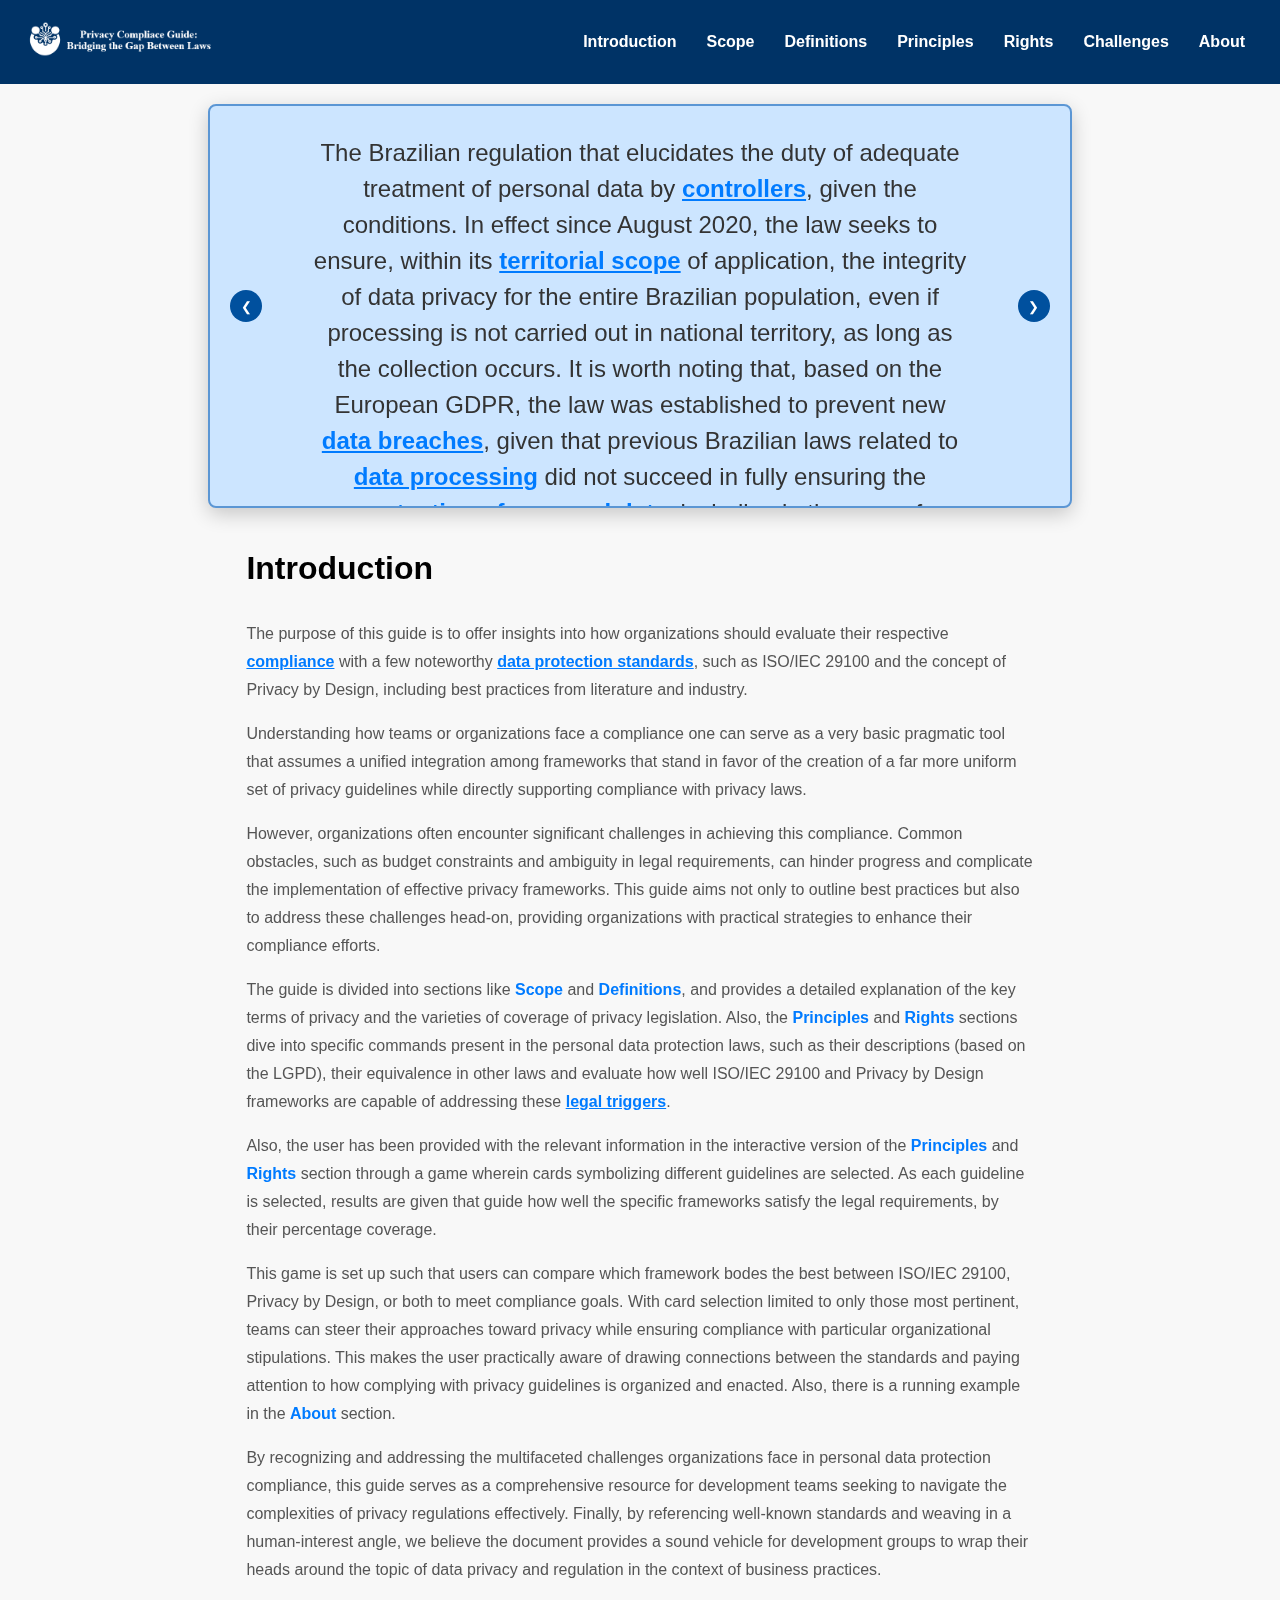
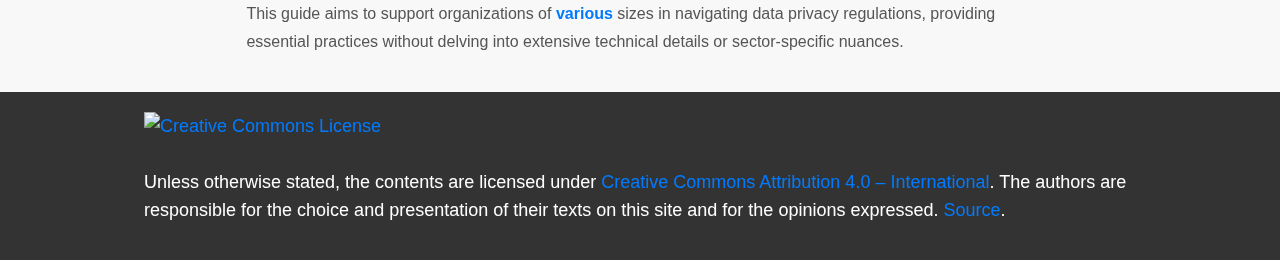
==== commit d1be4038: "Add files via upload" ====
--- a/index.html
+++ b/index.html
@@ -33,13 +33,14 @@
         <section class="introduction">
             <h2 class="intro-title" id="introduction">Introduction</h2>
             <p class="intro-paragraph">
-            <p>The purpose of this guide is to offer insights into how organizations should evaluate their respective compliance with a few noteworthy data protection standards, such as ISO/IEC 29100 and the concept of Privacy by Design, including best practices from literature and industry.</p>
-            <p>Understanding how teams or organizations face a compliance one can serve as a very basic pragmatic tool that assumes a unified integration among frameworks that stand in favor of the creation of a far more uniform set of privacy guidelines while directly supporting compliance with privacy laws.</p>
-            <p>However, organizations often encounter significant challenges in achieving this compliance. Common obstacles, such as budget constraints and ambiguity in legal requirements, can hinder progress and complicate the implementation of effective privacy frameworks. This guide aims not only to outline best practices but also to address these challenges head-on, providing organizations with practical strategies to enhance their compliance efforts.</p>
-            <p>The guide is divided into sections like <strong>Scope</strong> and <strong>Definitions</strong>, and provides a detailed explanation of the key terms of privacy and the varieties of coverage of privacy legislation. Also, the <strong>Principles</strong> and <strong>Rights</strong> sections dive into specific commands present in the data protection laws, such as their descriptions (based on the LGPD), their equivalence in other laws and evaluate how well ISO/IEC 29100 and Privacy by Design frameworks are capable of addressing these legal triggers.</p>
-            <p>Also, the user has been provided with the relevant information in the interactive version of the <strong>Principles</strong> and <strong>Rights</strong> section through a game wherein cards symbolizing different guidelines are selected. As each guideline is selected, results are given that guide how well the specific frameworks satisfy the legal requirements, by their percentage coverage.</p>
-            <p>This game is set up such that users can compare which framework bodes the best between ISO/IEC 29100, Privacy by Design, or both to meet compliance goals. With card selection limited to only those most pertinent, teams can steer their approaches toward privacy while ensuring compliance with particular organizational stipulations. This makes the user practically aware of drawing connections between the standards and paying attention to how complying with privacy guidelines is organized and enacted.</p>
-            <p>By recognizing and addressing the multifaceted challenges organizations face in data protection compliance, this guide serves as a comprehensive resource for development teams seeking to navigate the complexities of privacy regulations effectively. Finally, by referencing well-known standards and weaving in a human-interest angle, we believe the document provides a sound vehicle for development groups to wrap their heads around the topic of data privacy and regulation in the context of business practices.</p>
+                <p>The purpose of this guide is to offer insights into how organizations should evaluate their respective <span title=' Adhering to laws, regulations, and guidelines relevant to data protection and privacy.'><span class='highlight'>compliance</span></span> with a few noteworthy <span title='Regulations or frameworks that establish requirements for the protection of personal data.'><span class='highlight'>data protection standards</span></span>, such as ISO/IEC 29100 and the concept of Privacy by Design, including best practices from literature and industry.</p>
+                <p>Understanding how teams or organizations face a compliance one can serve as a very basic pragmatic tool that assumes a unified integration among frameworks that stand in favor of the creation of a far more uniform set of privacy guidelines while directly supporting compliance with privacy laws.</p>
+                <p>However, organizations often encounter significant challenges in achieving this compliance. Common obstacles, such as budget constraints and ambiguity in legal requirements, can hinder progress and complicate the implementation of effective privacy frameworks. This guide aims not only to outline best practices but also to address these challenges head-on, providing organizations with practical strategies to enhance their compliance efforts.</p>
+                <p>The guide is divided into sections like <strong>Scope</strong> and <strong>Definitions</strong>, and provides a detailed explanation of the key terms of privacy and the varieties of coverage of privacy legislation. Also, the <strong>Principles</strong> and <strong>Rights</strong> sections dive into specific commands present in the personal data protection laws, such as their descriptions (based on the LGPD), their equivalence in other laws and evaluate how well ISO/IEC 29100 and Privacy by Design frameworks are capable of addressing these <span title='Specific conditions or events that require compliance with privacy laws.'><span class='highlight'>legal triggers</span></span>.</p>
+                <p>Also, the user has been provided with the relevant information in the interactive version of the <strong>Principles</strong> and <strong>Rights</strong> section through a game wherein cards symbolizing different guidelines are selected. As each guideline is selected, results are given that guide how well the specific frameworks satisfy the legal requirements, by their percentage coverage.</p>
+                <p>This game is set up such that users can compare which framework bodes the best between ISO/IEC 29100, Privacy by Design, or both to meet compliance goals. With card selection limited to only those most pertinent, teams can steer their approaches toward privacy while ensuring compliance with particular organizational stipulations. This makes the user practically aware of drawing connections between the standards and paying attention to how complying with privacy guidelines is organized and enacted. Also, there is a running example in the <strong>About</strong> section.</p>
+                <p>By recognizing and addressing the multifaceted challenges organizations face in personal data protection compliance, this guide serves as a comprehensive resource for development teams seeking to navigate the complexities of privacy regulations effectively. Finally, by referencing well-known standards and weaving in a human-interest angle, we believe the document provides a sound vehicle for development groups to wrap their heads around the topic of data privacy and regulation in the context of business practices.</p>
+                <p>This guide aims to support organizations of <strong>various</strong> sizes in navigating data privacy regulations, providing essential practices without delving into extensive technical details or sector-specific nuances.</p>
         </section>
     </main>
 
@@ -57,13 +58,13 @@
 
     <script>
         const texts = [
-            "<strong>General Data Protection Law (LGPD)</strong><br><br>The Brazilian regulation that elucidates the duty of adequate treatment of personal data by controllers, given the conditions, is the LGPD. In effect since August 2020, the law seeks to ensure, within its territorial scope of application, the integrity of data privacy for the entire Brazilian population, even if processing is not carried out in national territory, as long as the collection occurs. It is worth noting that, based on the European GDPR regulation, the law was established to prevent new data breaches, given that previous Brazilian laws related to data processing did not succeed in fully ensuring the protection of personal data, including in the area of software development.",
-            "<strong>General Data Protection Regulation (GDPR)</strong><br><br>The GDPR arises from the need to prevent the increasing violation of personal data in the digital age, given the abrupt change in the context of privacy. Moreover, in force since May 2018, the regulation establishes a series of rules aimed at protecting the data of citizens residing in the European Union (EU) to prevent such data breaches. Furthermore, the GDPR is not limited to data processing within the EU territory but applies to any activity related to personal data as long as it belongs to residents, regardless of the country of origin where it is processed, with the application of administrative sanctions in case of violations.",
-            "<strong>American Data Privacy and Protection Act (ADPPA)</strong><br><br>Regarding the United States of America (USA), the embryonic ADPPA was introduced in July 2022 as the first comprehensive data privacy bill in the country. Before the ADPPA, each state had the autonomy to designate privacy frameworks to be followed and state legislations, such as the California data privacy law, that is, the renowned CCPA. A significant difference compared to Brazilian and European laws is that American laws place a greater emphasis on corporate freedom, meaning there is a stronger focus on business interests than on individual rights.",
-            "<strong>Australian Privacy Act</strong><br><br>Older than many, the Australian Privacy Act-1988-now imposes numerous amendments since its inception, making the interpretation and implementation somewhat complicated in a contemporary technical setting. The law was written at a time when hardly any ceasefire was attended to developing privacy concerns against digitalization, thus, requiring its constant modernizing all the way to this day by updates and amendments. The amendments are no less than one hundred and during the decades have found their ways into varied legislative updates, making the holistic investigation so an arduous task requiring diligent inquiry. ",
-            "<strong>California Consumer Privacy Act (CCPA)</strong><br><br>As previously mentioned, the CCPA is a data protection law that predates the ADPPA, covering only the state of California. While it also has a similar focus on corporate freedom—as does its successor—it still has a more limited scope, applying only to specific organizations in California. It is important to be familiar with it, as, like the ADPPA, it does not have an explicit section on principles and can help in better understanding the scope and implicit principles.",
-            "<strong>Privacy by Design (PbD)</strong><br><br>Proposed by Ann Cavoukian in 2009, stands out as all the principles of existing legislations—discussed globally—are correlated with the principles of PbD itself. Thus, it is based on seven fundamental principles, which are used globally and facilitate the application of privacy and data protection, especially during software design. In this way, these PbD schemes are often used in conjunction with local legislations, and moreover, some laws explicitly include PbD in their articles, such as the GDPR. This means that, in certain legislations, PbD is legally required to achieve compliance and, consequently, the privacy of personal data.",
-            "<strong>ISO/IEC 29100</strong><br><br>In 2011, the ISO/IEC Information Technology Task Force established privacy principles that, like PbD, are directly related to the principles and legal bases of the privacy legislations. This means that, in addition to reinforcing the parameters of the law, the framework can complement guidelines that are abundant in one piece of legislation but scarce in another. Thus, ISO/IEC 29100—updated in 2020 for Brazilian standards—addresses principles based on the definition of Personally Identifiable Information (PII) or merely Personal Data (DP), which refers to personal information capable of identifying an individual. Therefore, the scope covered by the framework is as comprehensive as the legislations, applying to natural persons or any organizations involved in the processing of personal data, ranging from specification to development and subsequent maintenance."
+            "<strong>General Data Protection Law (LGPD)</strong><br><br>The Brazilian regulation that elucidates the duty of adequate treatment of personal data by <span title='Entities that determine the purposes and means of processing personal data.'><span class='highlight'>controllers</span></span>, given the conditions. In effect since August 2020, the law seeks to ensure, within its <span title='Geographic area within which the law is applicable.'><span class='highlight'>territorial scope</span></span> of application, the integrity of data privacy for the entire Brazilian population, even if processing is not carried out in national territory, as long as the collection occurs. It is worth noting that, based on the European GDPR, the law was established to prevent new <span title='Incidents where unauthorized access to, or disclosure of, personal data occurs, leading to potential harm to individuals.'><span class='highlight'>data breaches</span></span>, given that previous Brazilian laws related to <span title='Any operation or set of operations performed on personal data, such as collection, storage, alteration, or sharing.'><span class='highlight'>data processing</span></span> did not succeed in fully ensuring the <span title='Legal measures and principles that safeguard individuals personal information from misuse or unauthorized access.'><span class='highlight'>protection of personal data</span></span>, including in the area of software development.",
+            "<strong>General Data Protection Regulation (GDPR)</strong><br><br>The GDPR arises from the need to prevent the increasing violation of <span title= 'Information that relates to an identified or identifiable individual, which is central to data protection laws.'><span class='highlight'>personal data</span></span> in the digital age, given the abrupt change in the context of privacy. Moreover, in force since May 2018, the regulation establishes a series of rules aimed at protecting the data of citizens residing in the European Union (EU) to prevent such data breaches. Furthermore, the GDPR is not limited to data processing within the EU territory but applies to any activity related to personal data as long as it belongs to residents, regardless of the country of origin where it is processed, with the application of <span title=' Penalties or enforcement actions taken against individuals or organizations for violating laws or regulations.'><span class='highlight'>administrative sanctions</span></span> in case of violations.",
+            "<strong>American Data Privacy and Protection Act (ADPPA)</strong><br><br>Regarding the United States of America (USA), the embryonic ADPPA was introduced in July 2022 as the first comprehensive data privacy bill in the country. Before the ADPPA, each state had the autonomy to designate privacy <span title=' Systems or guidelines set by states for managing data privacy.'><span class='highlight'>frameworks</span></span> to be followed and state legislations, such as the California data privacy law, that is, the renowned CCPA. A significant difference compared to Brazilian and European laws is that American laws place a greater emphasis on <span title='The principle that businesses have the right to operate with minimal regulation, often prioritizing business interests.'><span class='highlight'>corporate freedom</span></span>, meaning there is a stronger focus on business interests than on <span title='The rights of individuals regarding their personal data and privacy.'><span class='highlight'>individual rights</span></span>.",
+            "<strong>Australian Privacy Act</strong><br><br>Older than many, the Australian Privacy Act-1988-now imposes numerous <span title='Changes or additions made to the law over time, reflecting evolving privacy needs and technological advancements.'><span class='highlight'>amendments</span></span> since its inception, making the interpretation and implementation somewhat complicated in a contemporary technical setting. The law was written at a time when hardly any ceasefire was attended to developing privacy concerns against <span title='Process of converting information into a digital format.'><span class='highlight'>digitalization</span></span>, thus, requiring its constant modernizing all the way to this day by updates and amendments. The amendments are no less than one hundred and during the decades have found their ways into varied legislative updates, making the examination of the law an arduous task requiring careful analysis.",
+            "<strong>California Consumer Privacy Act (CCPA)</strong><br><br>As previously mentioned, the CCPA is a data protection law that predates the ADPPA, covering only the state of California. While it also has a similar focus on corporate freedom—as does its successor—it still has a more <span title='Specific boundaries and applicability of the law.'><span class='highlight'>limited scope</span></span>, applying only to specific organizations in California. It is important to be familiar with it, as, like the ADPPA, it does not have an <span title='A clear and defined part of the law that outlines guiding principles.'><span class='highlight'> explicit section on principles</span></span> and can help in better understanding the scope and <span title=' Underlying rules or guidelines that are not explicitly stated but can be inferred from the text of the law.'><span class='highlight'> implicit principles</span></span>.",
+            "<strong>Privacy by Design (PbD)</strong><br><br>Proposed by Ann Cavoukian in 2009, stands out as all the <span title='Fundamental rules or guidelines that govern privacy and data protection practices.'><span class='highlight'>principles</span></span> of existing legislations—discussed globally—are correlated with the principles of PbD itself. Thus, it is based on seven fundamental principles, which are used globally and facilitate the application of privacy and data protection, especially during <span title='Process of defining the architecture, components, interfaces, and other characteristics of software.'><span class='highlight'>software design</span></span>. In this way, these PbD schemes are often used in conjunction with local legislations, and moreover, some laws explicitly include PbD in their articles, such as the GDPR. This means that, in certain legislations, PbD is legally required to achieve compliance and, consequently, the privacy of personal data.",
+            "<strong>ISO/IEC 29100</strong><br><br>In 2011, the <span title=' International Organization for Standardization (ISO) and the International Electrotechnical Commission (IEC), which develop and publish international standards.'><span class='highlight'>ISO/IEC</span></span> Information Technology Task Force established privacy principles that, like PbD, are directly related to the principles and legal bases of the privacy legislations. This means that, in addition to reinforcing the parameters of the law, the framework can complement <span title='Recommendations or instructions that help organizations comply with privacy laws.'><span class='highlight'>guidelines</span></span> that are abundant in one piece of legislation but scarce in another. Thus, ISO/IEC 29100—updated in 2020 for Brazilian standards—addresses principles based on the definition of Personally Identifiable Information (PII) or merely Personal Data (DP), which refers to personal information capable of identifying an individual. Therefore, the scope covered by the framework is as comprehensive as the legislations, applying to natural persons or any organizations involved in the processing of personal data, ranging from <span title='Stages in the lifecycle of data management.'><span class='highlight'> specification to development and subsequent maintenance</span></span>."
         ];
 
         let currentIndex = 0;
--- a/assets/css/styles.css
+++ b/assets/css/styles.css
@@ -210,7 +210,31 @@
     width: 80%;
     margin: 0 auto;
 }
-  
+
+.notintro-title {
+    font-style: normal;
+    font-weight: bold;
+    font-size: 24px;
+    line-height: 40px;
+    color: #000000;
+    padding-bottom: 16px;
+    text-align: start;
+    width: 80%;
+    margin: 0 auto;
+}
+
+.example-title {
+    font-style: normal;
+    font-weight: bold;
+    font-size: 20px;
+    line-height: 40px;
+    color: #000000;
+    padding-bottom: 16px;
+    text-align: start;
+    width: 80%;
+    margin: 0 auto;
+}
+
 .intro-paragraph, p, li {
     font-size: 18px;
     line-height: 28px;
@@ -218,6 +242,34 @@
     text-align: start;
     width: 80%;
     margin: 0 auto;
+}
+
+.tooltip {
+    position: relative;
+    display: inline-block;
+    cursor: pointer;
+}
+
+.tooltip .tooltip-text {
+    visibility: hidden;
+    width: 200px; /* Set a width for the tooltip */
+    background-color: #555; /* Tooltip background color */
+    color: #fff; /* Tooltip text color */
+    text-align: center;
+    border-radius: 5px;
+    padding: 5px;
+    position: absolute;
+    z-index: 1;
+    bottom: 125%; /* Position the tooltip above the text */
+    left: 50%;
+    margin-left: -100px; /* Center the tooltip */
+    opacity: 0; /* Hide the tooltip by default */
+    transition: opacity 0.3s; /* Smooth transition */
+}
+
+.tooltip:hover .tooltip-text {
+    visibility: visible;
+    opacity: 1; /* Show tooltip on hover */
 }
 
 .scope-text {
@@ -461,7 +513,8 @@
 
 .highlight {
     font-weight: bold;
-    color: #2c3e50;
+    color: #007BFF;
+    text-decoration: underline;
 }
 
 .principles-list {
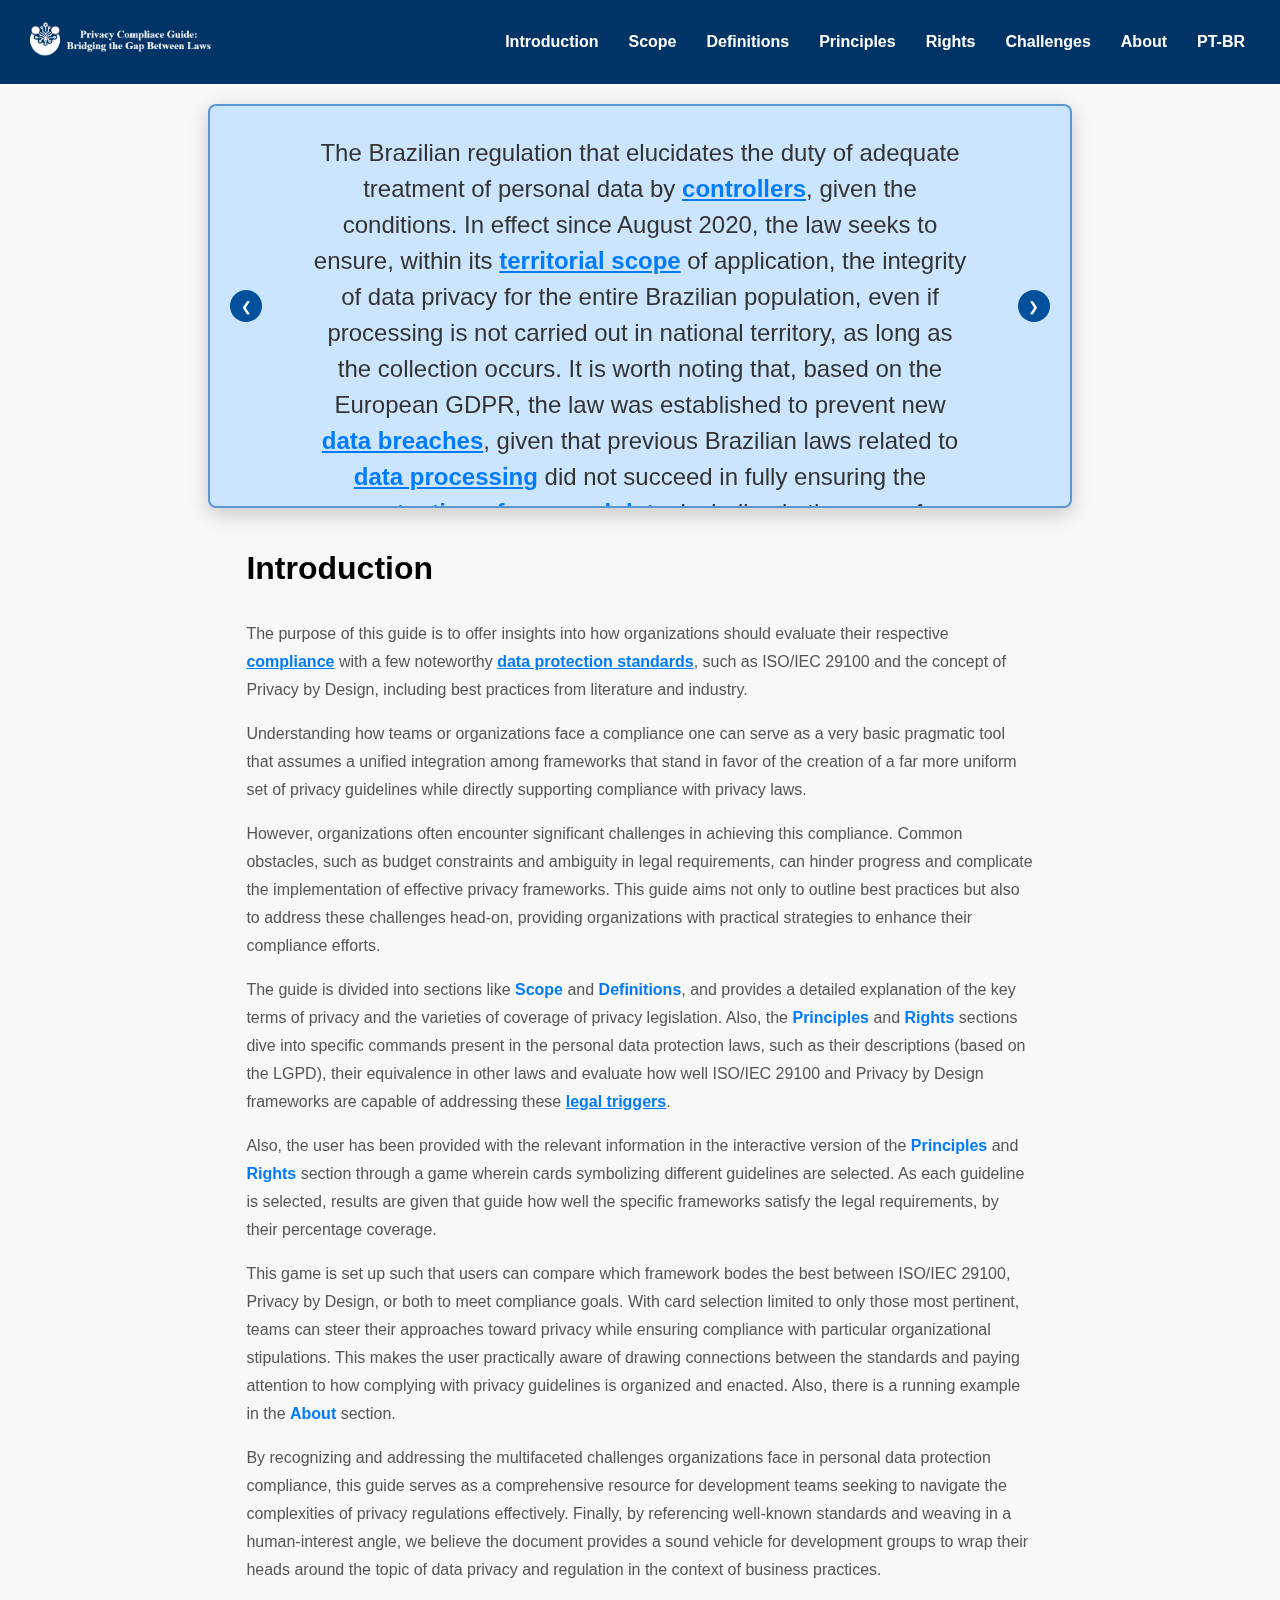
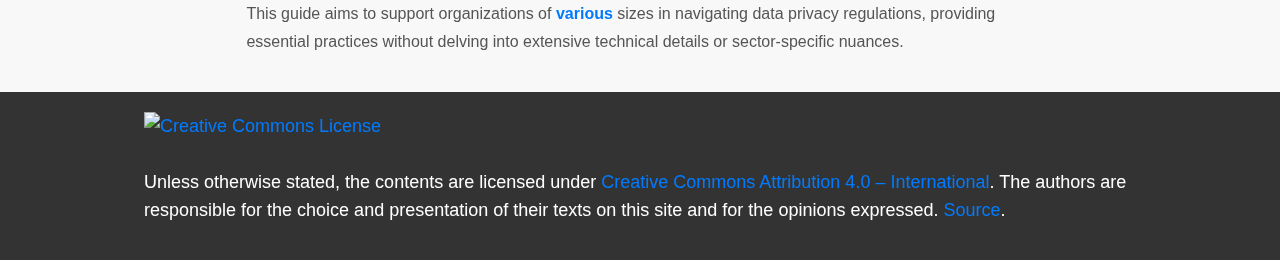
==== commit c10c67b1: "Add files via upload" ====
--- a/index.html
+++ b/index.html
@@ -18,6 +18,7 @@
 			<a href="rights.html">Rights</a>
             <a href="challenges.html">Challenges</a>
 			<a href="about.html">About</a>
+			<a class="link" href="https://xdalle.github.io/5L2FGuide-PT-BR-/index.html">PT-BR</a>
 		</nav>
     </header>
 
@@ -61,10 +62,10 @@
             "<strong>General Data Protection Law (LGPD)</strong><br><br>The Brazilian regulation that elucidates the duty of adequate treatment of personal data by <span title='Entities that determine the purposes and means of processing personal data.'><span class='highlight'>controllers</span></span>, given the conditions. In effect since August 2020, the law seeks to ensure, within its <span title='Geographic area within which the law is applicable.'><span class='highlight'>territorial scope</span></span> of application, the integrity of data privacy for the entire Brazilian population, even if processing is not carried out in national territory, as long as the collection occurs. It is worth noting that, based on the European GDPR, the law was established to prevent new <span title='Incidents where unauthorized access to, or disclosure of, personal data occurs, leading to potential harm to individuals.'><span class='highlight'>data breaches</span></span>, given that previous Brazilian laws related to <span title='Any operation or set of operations performed on personal data, such as collection, storage, alteration, or sharing.'><span class='highlight'>data processing</span></span> did not succeed in fully ensuring the <span title='Legal measures and principles that safeguard individuals personal information from misuse or unauthorized access.'><span class='highlight'>protection of personal data</span></span>, including in the area of software development.",
             "<strong>General Data Protection Regulation (GDPR)</strong><br><br>The GDPR arises from the need to prevent the increasing violation of <span title= 'Information that relates to an identified or identifiable individual, which is central to data protection laws.'><span class='highlight'>personal data</span></span> in the digital age, given the abrupt change in the context of privacy. Moreover, in force since May 2018, the regulation establishes a series of rules aimed at protecting the data of citizens residing in the European Union (EU) to prevent such data breaches. Furthermore, the GDPR is not limited to data processing within the EU territory but applies to any activity related to personal data as long as it belongs to residents, regardless of the country of origin where it is processed, with the application of <span title=' Penalties or enforcement actions taken against individuals or organizations for violating laws or regulations.'><span class='highlight'>administrative sanctions</span></span> in case of violations.",
             "<strong>American Data Privacy and Protection Act (ADPPA)</strong><br><br>Regarding the United States of America (USA), the embryonic ADPPA was introduced in July 2022 as the first comprehensive data privacy bill in the country. Before the ADPPA, each state had the autonomy to designate privacy <span title=' Systems or guidelines set by states for managing data privacy.'><span class='highlight'>frameworks</span></span> to be followed and state legislations, such as the California data privacy law, that is, the renowned CCPA. A significant difference compared to Brazilian and European laws is that American laws place a greater emphasis on <span title='The principle that businesses have the right to operate with minimal regulation, often prioritizing business interests.'><span class='highlight'>corporate freedom</span></span>, meaning there is a stronger focus on business interests than on <span title='The rights of individuals regarding their personal data and privacy.'><span class='highlight'>individual rights</span></span>.",
-            "<strong>Australian Privacy Act</strong><br><br>Older than many, the Australian Privacy Act-1988-now imposes numerous <span title='Changes or additions made to the law over time, reflecting evolving privacy needs and technological advancements.'><span class='highlight'>amendments</span></span> since its inception, making the interpretation and implementation somewhat complicated in a contemporary technical setting. The law was written at a time when hardly any ceasefire was attended to developing privacy concerns against <span title='Process of converting information into a digital format.'><span class='highlight'>digitalization</span></span>, thus, requiring its constant modernizing all the way to this day by updates and amendments. The amendments are no less than one hundred and during the decades have found their ways into varied legislative updates, making the examination of the law an arduous task requiring careful analysis.",
-            "<strong>California Consumer Privacy Act (CCPA)</strong><br><br>As previously mentioned, the CCPA is a data protection law that predates the ADPPA, covering only the state of California. While it also has a similar focus on corporate freedom—as does its successor—it still has a more <span title='Specific boundaries and applicability of the law.'><span class='highlight'>limited scope</span></span>, applying only to specific organizations in California. It is important to be familiar with it, as, like the ADPPA, it does not have an <span title='A clear and defined part of the law that outlines guiding principles.'><span class='highlight'> explicit section on principles</span></span> and can help in better understanding the scope and <span title=' Underlying rules or guidelines that are not explicitly stated but can be inferred from the text of the law.'><span class='highlight'> implicit principles</span></span>.",
-            "<strong>Privacy by Design (PbD)</strong><br><br>Proposed by Ann Cavoukian in 2009, stands out as all the <span title='Fundamental rules or guidelines that govern privacy and data protection practices.'><span class='highlight'>principles</span></span> of existing legislations—discussed globally—are correlated with the principles of PbD itself. Thus, it is based on seven fundamental principles, which are used globally and facilitate the application of privacy and data protection, especially during <span title='Process of defining the architecture, components, interfaces, and other characteristics of software.'><span class='highlight'>software design</span></span>. In this way, these PbD schemes are often used in conjunction with local legislations, and moreover, some laws explicitly include PbD in their articles, such as the GDPR. This means that, in certain legislations, PbD is legally required to achieve compliance and, consequently, the privacy of personal data.",
-            "<strong>ISO/IEC 29100</strong><br><br>In 2011, the <span title=' International Organization for Standardization (ISO) and the International Electrotechnical Commission (IEC), which develop and publish international standards.'><span class='highlight'>ISO/IEC</span></span> Information Technology Task Force established privacy principles that, like PbD, are directly related to the principles and legal bases of the privacy legislations. This means that, in addition to reinforcing the parameters of the law, the framework can complement <span title='Recommendations or instructions that help organizations comply with privacy laws.'><span class='highlight'>guidelines</span></span> that are abundant in one piece of legislation but scarce in another. Thus, ISO/IEC 29100—updated in 2020 for Brazilian standards—addresses principles based on the definition of Personally Identifiable Information (PII) or merely Personal Data (DP), which refers to personal information capable of identifying an individual. Therefore, the scope covered by the framework is as comprehensive as the legislations, applying to natural persons or any organizations involved in the processing of personal data, ranging from <span title='Stages in the lifecycle of data management.'><span class='highlight'> specification to development and subsequent maintenance</span></span>."
+            "<strong>Australian Privacy Act</strong><br><br>Older than many, the Australian Privacy Act &#8212; 1988 &#8212; now imposes numerous <span title='Changes or additions made to the law over time, reflecting evolving privacy needs and technological advancements.'><span class='highlight'>amendments</span></span> since its inception, making the interpretation and implementation somewhat complicated in a contemporary technical setting. The law was written at a time when hardly any ceasefire was attended to developing privacy concerns against <span title='Process of converting information into a digital format.'><span class='highlight'>digitalization</span></span>, thus, requiring its constant modernizing all the way to this day by updates and amendments. The amendments are no less than one hundred and during the decades have found their ways into varied legislative updates, making the examination of the law an arduous task requiring careful analysis.",
+            "<strong>California Consumer Privacy Act (CCPA)</strong><br><br>As previously mentioned, the CCPA is a data protection law that predates the ADPPA, covering only the state of California. While it also has a similar focus on corporate freedom &#8212; as does its successor &#8212; it still has a more <span title='Specific boundaries and applicability of the law.'><span class='highlight'>limited scope</span></span>, applying only to specific organizations in California. It is important to be familiar with it, as, like the ADPPA, it does not have an <span title='A clear and defined part of the law that outlines guiding principles.'><span class='highlight'> explicit section on principles</span></span> and can help in better understanding the scope and <span title=' Underlying rules or guidelines that are not explicitly stated but can be inferred from the text of the law.'><span class='highlight'> implicit principles</span></span>.",
+            "<strong>Privacy by Design (PbD)</strong><br><br>Proposed by Ann Cavoukian in 2009, stands out as all the <span title='Fundamental rules or guidelines that govern privacy and data protection practices.'><span class='highlight'>principles</span></span> of existing legislations &#8212; discussed globally &#8212; are correlated with the principles of PbD itself. Thus, it is based on seven fundamental principles, which are used globally and facilitate the application of privacy and data protection, especially during <span title='Process of defining the architecture, components, interfaces, and other characteristics of software.'><span class='highlight'>software design</span></span>. In this way, these PbD schemes are often used in conjunction with local legislations, and moreover, some laws explicitly include PbD in their articles, such as the GDPR. This means that, in certain legislations, PbD is legally required to achieve compliance and, consequently, the privacy of personal data.",
+            "<strong>ISO/IEC 29100</strong><br><br>In 2011, the <span title=' International Organization for Standardization (ISO) and the International Electrotechnical Commission (IEC), which develop and publish international standards.'><span class='highlight'>ISO/IEC</span></span> Information Technology Task Force established privacy principles that, like PbD, are directly related to the principles and legal bases of the privacy legislations. This means that, in addition to reinforcing the parameters of the law, the framework can complement <span title='Recommendations or instructions that help organizations comply with privacy laws.'><span class='highlight'>guidelines</span></span> that are abundant in one piece of legislation but scarce in another. Thus, ISO/IEC 29100 &#8212; updated in 2020 for Brazilian standards &#8212; addresses principles based on the definition of Personally Identifiable Information (PII) or merely Personal Data (DP), which refers to personal information capable of identifying an individual. Therefore, the scope covered by the framework is as comprehensive as the legislations, applying to natural persons or any organizations involved in the processing of personal data, ranging from <span title='Stages in the lifecycle of data management.'><span class='highlight'> specification to development and subsequent maintenance</span></span>."
         ];
 
         let currentIndex = 0;
